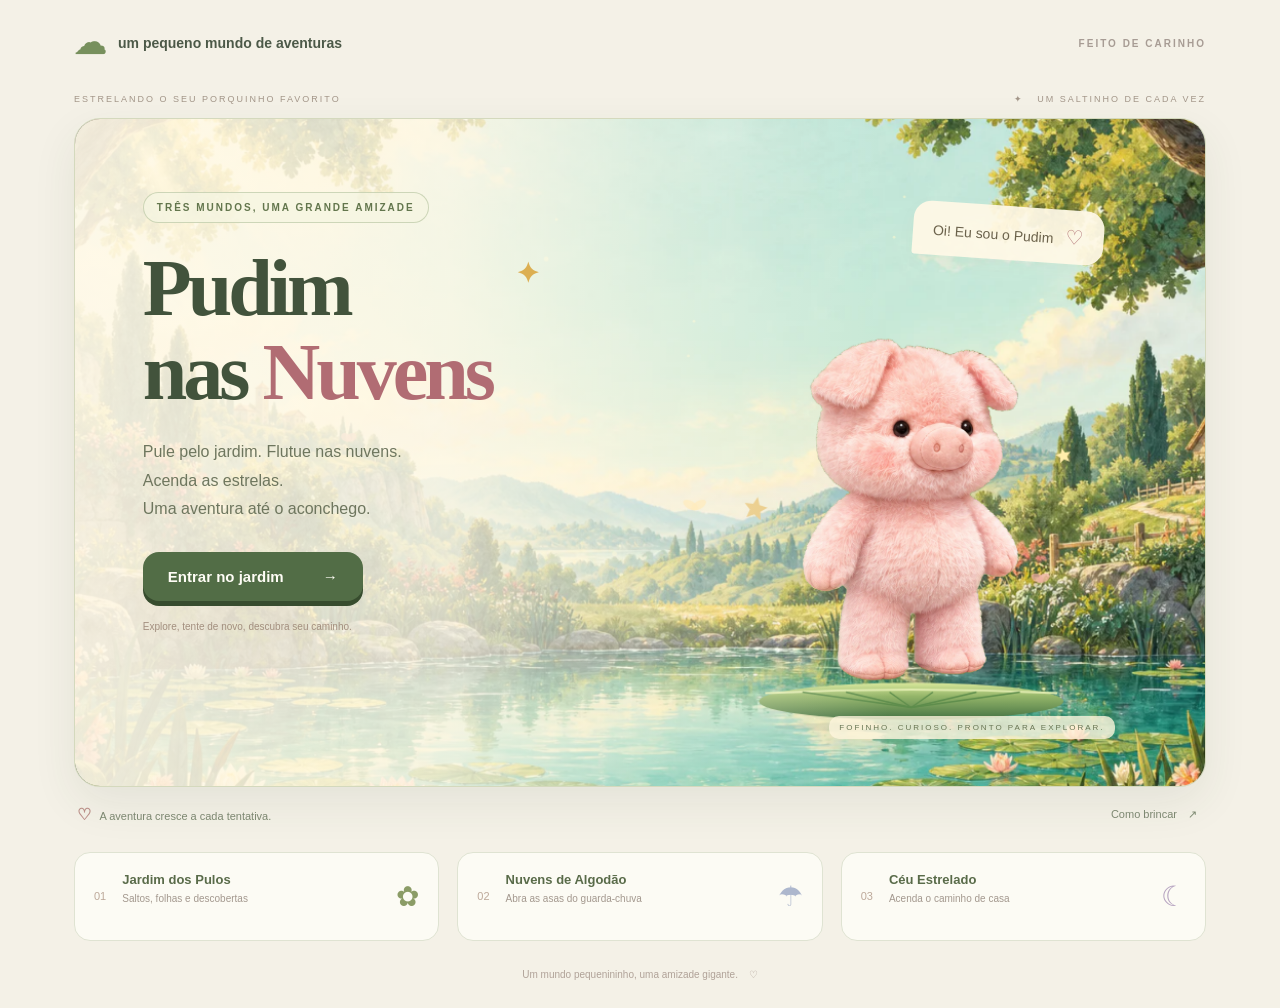
==== index.html @ 8e6e9aca "feat: salvar melhor resultado por mundo e mostrar nos cartões" ====
<!doctype html>
<html lang="pt-BR">
<head><meta charset="utf-8"><meta name="viewport" content="width=device-width,initial-scale=1,viewport-fit=cover"><meta name="theme-color" content="#faf5ed"><title>Pudim nas Nuvens</title><link rel="icon" type="image/x-icon" href="favicon.ico"><link rel="stylesheet" href="style.css"></head>
<body>
<header class="brand"><span class="brand-icon">☁</span> um pequeno mundo de aventuras <span class="edition">FEITO DE CARINHO</span></header>
<main>
 <div class="topline"><span>ESTRELANDO O SEU PORQUINHO FAVORITO</span><span>✦ &nbsp; UM SALTINHO DE CADA VEZ</span></div>
 <div id="play-area"><section class="game" aria-label="Pudim nas Nuvens">
 <canvas id="world" width="1100" height="650" aria-label="Jogo de plataforma. Use as setas para andar e espaço para pular."></canvas>
 <div id="home" class="screen home">
   <div class="intro"><span class="tag">TRÊS MUNDOS, UMA GRANDE AMIZADE</span><h1>Pudim<br>nas <em>Nuvens</em><span class="title-star">✦</span></h1><p>Pule pelo jardim. Flutue nas nuvens.<br>Acenda as estrelas.<br>Uma aventura até o aconchego.</p><button id="start" class="primary">Entrar no jardim <span>→</span></button><div class="home-hint">Explore, tente de novo, descubra seu caminho.</div></div>
   <div class="hello">Oi! Eu sou o Pudim <span>♡</span></div><span class="hero-caption">FOFINHO. CURIOSO. PRONTO PARA EXPLORAR.</span>
 </div>
 <div id="hud" hidden><div class="level-label"><small id="level-number">MUNDO 01 / 03</small><strong id="level-name"></strong></div><div class="hud-right"><span id="counter" aria-label="Estrelas coletadas">★ 0 / 5</span><span id="bow-status" title="Lacinho escondido">♧</span><button id="sound" aria-label="Ativar som" title="Ativar som">♫</button><button id="fullscreen" aria-label="Tela cheia" title="Tela cheia">⛶</button><button id="pause" aria-label="Pausar" title="Pausar">Ⅱ</button></div><div id="mechanic"></div><div id="progress"><i></i></div></div>
 <div id="modal" class="screen modal" role="dialog" aria-modal="true" aria-labelledby="modal-title" hidden><div class="modal-card"><span id="modal-icon">☁</span><p class="tag" id="modal-tag"></p><h2 id="modal-title"></h2><p id="modal-copy"></p><button class="primary" id="continue"></button><button class="secondary" id="replay" hidden>Explorar esta fase outra vez</button><button class="secondary" id="home-button">Voltar ao início</button></div></div>
 <div id="toast" role="status"></div>
 </section>
 <div id="touch" hidden><div><button data-key="left" aria-label="Andar para a esquerda">←</button><button data-key="right" aria-label="Andar para a direita">→</button></div><span class="touch-tip" id="touch-tip">TOQUE: SALTO CURTO<br>SEGURE: SALTO ALTO</span><button data-key="jump" class="jump">Pular ↑</button></div>
 </div>
 <div class="under"><span><b>♡</b> A aventura cresce a cada tentativa.</span><button id="help">Como brincar <span>↗</span></button></div>
 <div class="worlds" id="worlds" aria-label="Escolha uma aventura">
 <button id="world-garden"><span class="world-num">01</span><span><strong>Jardim dos Pulos</strong><small>Saltos, folhas e descobertas</small><em class="world-stars" id="stars-0"></em></span><span class="world-art">✿</span></button>
 <button id="world-sky"><span class="world-num">02</span><span><strong>Nuvens de Algodão</strong><small>Abra as asas do guarda-chuva</small><em class="world-stars" id="stars-1"></em></span><span class="world-art">☂</span></button>
 <button id="world-night"><span class="world-num">03</span><span><strong>Céu Estrelado</strong><small>Acenda o caminho de casa</small><em class="world-stars" id="stars-2"></em></span><span class="world-art">☾</span></button>
 </div>
 <footer>Um mundo pequenininho, uma amizade gigante. <span>♡</span></footer>
</main>
<script src="assets.js"></script><script src="renderer.js"></script><script src="worlds.js"></script><script src="engine.js"></script><script src="music.js"></script><script src="game.js"></script>
</body></html>
---- style.css ----
*{box-sizing:border-box} [hidden]{display:none!important} :root{font-family:ui-rounded,'Trebuchet MS',sans-serif;color:#5a514e;background:#faf7f1} body{margin:0}button{font:inherit;cursor:pointer;border:0;color:inherit}button:focus-visible{outline:3px solid #746db5;outline-offset:5px}.brand{max-width:1180px;margin:24px auto 32px;display:flex;align-items:center;gap:12px;font-size:14px;font-weight:700;padding:0 24px}.brand-icon{font-size:32px;color:#c59683}.edition{margin-left:auto;font-size:10px;letter-spacing:2px;color:#a79c94}main{max-width:1180px;margin:auto;padding:0 24px}.topline{display:flex;justify-content:space-between;font-size:9px;letter-spacing:2px;color:#a39689;margin-bottom:14px}.game{position:relative;overflow:hidden;border-radius:26px;border:1px solid #e9e2d6;box-shadow:0 14px 40px #887e6610;aspect-ratio:1100/650;background:#e8eee4}canvas{display:block;width:100%;height:100%}.screen{position:absolute;inset:0}.intro{position:absolute;left:6.5%;top:12%}.tag{font-size:10px;font-weight:800;letter-spacing:2px;color:#907568}.home .tag{display:inline-block;background:#fff9e8aa;border:1px solid #d9cbb89c;border-radius:30px;padding:9px 13px}h1{position:relative;font-size:clamp(42px,6.5vw,80px);font-weight:900;line-height:1.05;letter-spacing:-4px;margin:23px 0 19px;color:#635147}h1 em{font-style:normal;color:#b47477}.title-star{position:absolute;font-size:28px;color:#dcaf52;top:12px;right:-43px}.intro p{font-size:15px;line-height:1.8;color:#87786c;margin:0 0 28px}.primary{background:#a8686b;color:#fffdf6;border-radius:16px;padding:16px 25px;box-shadow:0 5px 0 #855356;font-size:15px;font-weight:700;transition:transform .15s,background .15s}.primary:hover{background:#965c60;transform:translateY(-2px)}.primary span{margin-left:35px}.home-hint{font-size:10px;margin-top:20px;color:#a28e7e}.hello{position:absolute;right:10%;top:16%;background:#fffef4;padding:15px 20px;border-radius:18px 18px 18px 3px;transform:rotate(4deg);font-size:14px;box-shadow:0 6px 20px #70553908}.hello span{color:#b4797b;font-size:20px;margin-left:8px}.hero-caption{position:absolute;right:12%;bottom:13%;font-size:9px;letter-spacing:2px;color:#a08e77}.under{display:flex;justify-content:space-between;align-items:center;margin:18px 3px 28px;font-size:11px;color:#94867d}.under b{color:#bc8e88;margin-right:6px;font-size:16px}.under button{background:none;font-size:11px}.under button span{margin-left:8px}.worlds{display:grid;grid-template-columns:repeat(3,1fr);gap:18px}.worlds>button{display:flex;align-items:center;gap:16px;padding:19px;border:1px solid #e9e2d9;border-radius:16px;background:#fffdf8}.world-num{font-size:11px;color:#bda99a}.worlds strong{display:block;font-size:13px;font-weight:600}.worlds small{display:block;margin-top:6px;font-size:10px;color:#a3988e}.world-stars{display:block;margin-top:6px;font-size:11px;letter-spacing:2px;color:#c9a35a;font-style:normal;min-height:1em}.world-art{margin-left:auto;font-size:28px;color:#a5b395}.worlds>button:nth-child(2) .world-art{color:#adb7cd}.worlds>button:nth-child(3) .world-art{color:#b6a3c0}footer{text-align:center;font-size:10px;color:#b0a298;margin:28px 0}footer span{margin-left:8px}#hud{position:absolute;top:20px;left:24px;right:24px;display:flex;justify-content:space-between;align-items:start}.level-label{background:#fffcf0ed;border-radius:15px;padding:13px 18px}.level-label small{display:block;font-size:9px;letter-spacing:2px;color:#a3907e}.level-label strong{display:block;font-size:16px;margin-top:5px}.hud-right{display:flex;align-items:center;gap:8px}.hud-right>span,.hud-right>button{background:#fffcf0ee;border-radius:13px;padding:12px;font-size:18px;min-width:42px}.hud-right #counter{color:#b58a3c;font-size:16px;font-weight:bold}.hud-right #bow-status{opacity:.55;color:#b87580}.hud-right #bow-status.found{opacity:1;background:#ffe0e5}#progress{position:absolute;top:72px;left:0;right:0;height:3px;background:#ffffff30}#progress i{display:block;height:100%;background:#bb9280;width:0}.modal{background:#51474745;display:grid;place-items:center;backdrop-filter:blur(6px)}.modal-card{max-height:calc(100% - 20px);overflow:auto;min-height:0;text-align:center;background:#fffaf0;border:1px solid #ffffff;border-radius:28px;padding:32px;max-width:450px;width:85%;box-shadow:0 20px 80px #302b3620}#modal-icon{font-size:42px;color:#d6ad5b}h2{font-size:30px;letter-spacing:-1px;margin:14px 0;color:#705b52}#modal-copy{font-size:14px;line-height:1.8;color:#968171;white-space:pre-line}.modal-card .primary{display:block;width:100%;margin-top:20px}.secondary{display:block;margin:20px auto 0;background:none;font-size:12px;text-decoration:underline;text-underline-offset:4px}#toast{position:absolute;left:50%;bottom:25px;transform:translateX(-50%);border-radius:30px;background:#fffaf0ed;padding:12px 20px;font-size:13px;opacity:0;transition:opacity .2s;pointer-events:none;white-space:nowrap}#toast.show{opacity:1}#touch{display:flex;justify-content:space-between;margin:14px 0;touch-action:none;user-select:none}#touch>div{display:flex;gap:12px}#touch button{background:#eee5db;border:1px solid #dfd1c3;border-radius:17px;min-width:68px;height:60px;font-size:26px;touch-action:none;-webkit-user-select:none}#touch .jump{background:#a8686b;color:white;padding:0 26px;font-size:18px}#touch button:active{transform:translateY(2px)}
@media(max-width:700px){.brand{margin:15px auto 20px;font-size:11px;padding:0 14px}.edition{display:none}main{padding:0 12px}.topline{font-size:7px;letter-spacing:1px}.topline span:last-child{display:none}.game{border-radius:18px;aspect-ratio:4/5}.home .intro{left:8%;top:7%;z-index:1}h1{font-size:48px;letter-spacing:-2.5px;margin:14px 0}.home .tag{font-size:7px;padding:7px 10px}.intro p{font-size:12px;line-height:1.6;margin-bottom:18px}.primary{padding:13px 20px;font-size:13px}.home-hint{font-size:8px;margin-top:13px}.hello{top:auto;bottom:39%;right:7%;font-size:10px;padding:9px 12px}.hero-caption{display:none}.under{font-size:9px;gap:12px;margin-bottom:20px}.under button{font-size:10px;white-space:nowrap}.worlds{gap:7px}.worlds>button{padding:12px 8px;display:block;text-align:center}.world-num{display:none}.worlds strong{font-size:10px}.worlds small{font-size:8px;line-height:1.5}.world-art{display:block;margin-top:10px;font-size:23px}#hud{left:10px;right:10px;top:12px}.level-label{padding:9px 10px}.level-label strong{font-size:11px}.level-label small{font-size:7px}.hud-right{gap:4px}.hud-right>span,.hud-right>button{padding:8px;min-width:30px;font-size:14px}.hud-right #counter{font-size:12px}#bow-status{display:none}#progress{top:57px}.modal-card{padding:22px}h2{font-size:25px}#modal-copy{font-size:12px}#toast{font-size:10px;max-width:95%;white-space:normal;text-align:center;width:max-content}footer{font-size:9px}}
@media(max-height:550px) and (orientation:landscape){.brand,.topline,.worlds,.under,footer{display:none}main{max-width:850px}.game{height:calc(100dvh - 85px);aspect-ratio:auto}#touch{margin:6px 0}#touch button{height:60px}.intro{top:5%}h1{font-size:40px;margin:12px 0}.intro p{font-size:11px;margin-bottom:12px}.home-hint{display:none}}
/* Second edition: storybook garden and an unobstructed play area. */
:root{background:#f4f1e7;color:#4c5948}.brand-icon{color:#77905d}.game{border-color:#d4d9bd;box-shadow:0 16px 45px #35442c15}.home:before{content:"";position:absolute;inset:0;background:linear-gradient(90deg,#fff9e9e8 0%,#fff9e9c9 33%,#fff9e94a 57%,transparent 72%)}.intro{top:11%;left:6%}.home .tag{color:#63764d;background:#f5f5e2cc;border-color:#a7b99085}h1{color:#42533c;font-family:Georgia,'Times New Roman',serif;font-weight:700;letter-spacing:-4px;line-height:1.04;margin:24px 0}h1 em{color:#b16c73}.intro p{color:#6e765e;font-size:16px}.primary{background:#526d46;box-shadow:0 5px 0 #374c2e}.primary:hover{background:#425e37}.primary:disabled{cursor:wait;opacity:.65}.hello{background:#fff9e7ee;right:9%;top:13%;color:#6b624b}.hero-caption{bottom:7%;right:8%;background:#fff7dfc9;padding:7px 10px;border-radius:10px;color:#687553;font-size:8px}.level-label{background:#fff9e8ed;box-shadow:0 4px 15px #3046210f}.level-label small{color:#788465}.level-label strong{color:#4c6442}.hud-right>button{font-size:16px}.hud-right .enabled{background:#e3cfa7}.hud-right #bow-status{font-size:17px}.hud-right #fullscreen{font-size:20px}.modal-card{background:#fff9e9}.modal-card h2{color:#4e6740}.modal-card .tag{color:#8d986b}#progress{background:#f5efd1a6;height:5px;border-radius:8px}#progress i{background:#698452;border-radius:8px}#touch{margin:12px 0 0}#touch .jump{background:#526d46}#touch button{background:#e4e6d4;border-color:#cdd5b7;color:#4d633f;box-shadow:0 3px 0 #b4bfa2}#touch .jump{color:#fffbe8;box-shadow:0 3px 0 #344d2c}.touch-tip{align-self:center;text-align:center;font-size:8px;line-height:1.7;letter-spacing:1.5px;color:#89917a}.playing .worlds,.playing footer{display:none}.playing .under{margin-bottom:15px}.worlds>button{background:#fcfbf4;border-color:#dfe3d2}.worlds strong{color:#596b49}.world-art{color:#8b9c66}.under{color:#7e8972}.under button:disabled{opacity:.4}#toast{background:#fffbeaef;color:#5a6848;box-shadow:0 3px 18px #263e2418;bottom:17px}#play-area:fullscreen{background:#263b2e;display:flex;flex-direction:column;justify-content:center;padding:12px}#play-area:fullscreen .game{width:100%;flex:1;min-height:0;aspect-ratio:auto}#play-area:fullscreen #touch{flex-shrink:0}#play-area:fullscreen .touch-tip{color:#d4dabc}
@media(max-width:700px){.home:before{background:linear-gradient(180deg,#fff9e9ee 0%,#fff9e9bd 38%,#fff9e92a 65%,transparent 100%)}.intro{left:7%;top:7%}h1{font-size:48px;letter-spacing:-2.4px;margin:16px 0}.intro p{font-size:12px;line-height:1.6}.hello{bottom:37%;top:auto;right:5%;font-size:9px}.hud-right #bow-status{display:block;font-size:12px;padding:8px 4px;min-width:20px}.hud-right #fullscreen{display:none}.level-label strong{font-size:10px}.level-label small{font-size:6.5px;letter-spacing:1px}.hud-right #counter{padding:9px 7px;font-size:11px}.touch-tip{font-size:6px;letter-spacing:.7px}#touch button{min-width:58px;height:60px}#touch>div{gap:9px}#touch .jump{padding:0 18px}.worlds>button{padding:13px 6px}.worlds small{font-size:8px}}
@media(max-height:550px) and (orientation:landscape){#play-area{height:100dvh;padding:5px 0;display:flex;flex-direction:column}.game{flex:1;height:auto;min-height:0}#touch{flex-shrink:0;margin:7px 0 3px}#touch button{height:54px}.home .intro{top:6%;left:5%}.home .tag{font-size:7px;padding:5px 9px}h1{font-size:40px;margin:10px 0}.intro p{font-size:11px;line-height:1.4;margin-bottom:12px}.home .primary{padding:10px 20px}.hello{top:8%;bottom:auto;right:8%;font-size:10px}.hero-caption{display:none}.hud-right #fullscreen{display:inline-block}.level-label strong{font-size:12px}.level-label small{font-size:7px}#hud{top:10px}.level-label{padding:9px 12px}#progress{top:56px}}

@media(max-width:700px) and (orientation:portrait){.home .hello,.home-hint{display:none}}

.worlds>button{text-align:left;transition:transform .15s,box-shadow .15s}.worlds>button:hover{transform:translateY(-3px);box-shadow:0 7px 22px #536a4420}
#mechanic{position:absolute;top:88px;left:0;padding:8px 12px;border-radius:12px;background:#fff9e8e8;color:#78608d;font-size:11px;pointer-events:none}#mechanic:empty{display:none}
body[data-world="2"] .level-label strong{color:#786095}body[data-world="3"] .level-label strong{color:#595d91}
@media(max-width:700px){.worlds>button{text-align:center}#mechanic{top:65px;font-size:9px;max-width:95%}.home .tag{font-size:6px;letter-spacing:1px}}
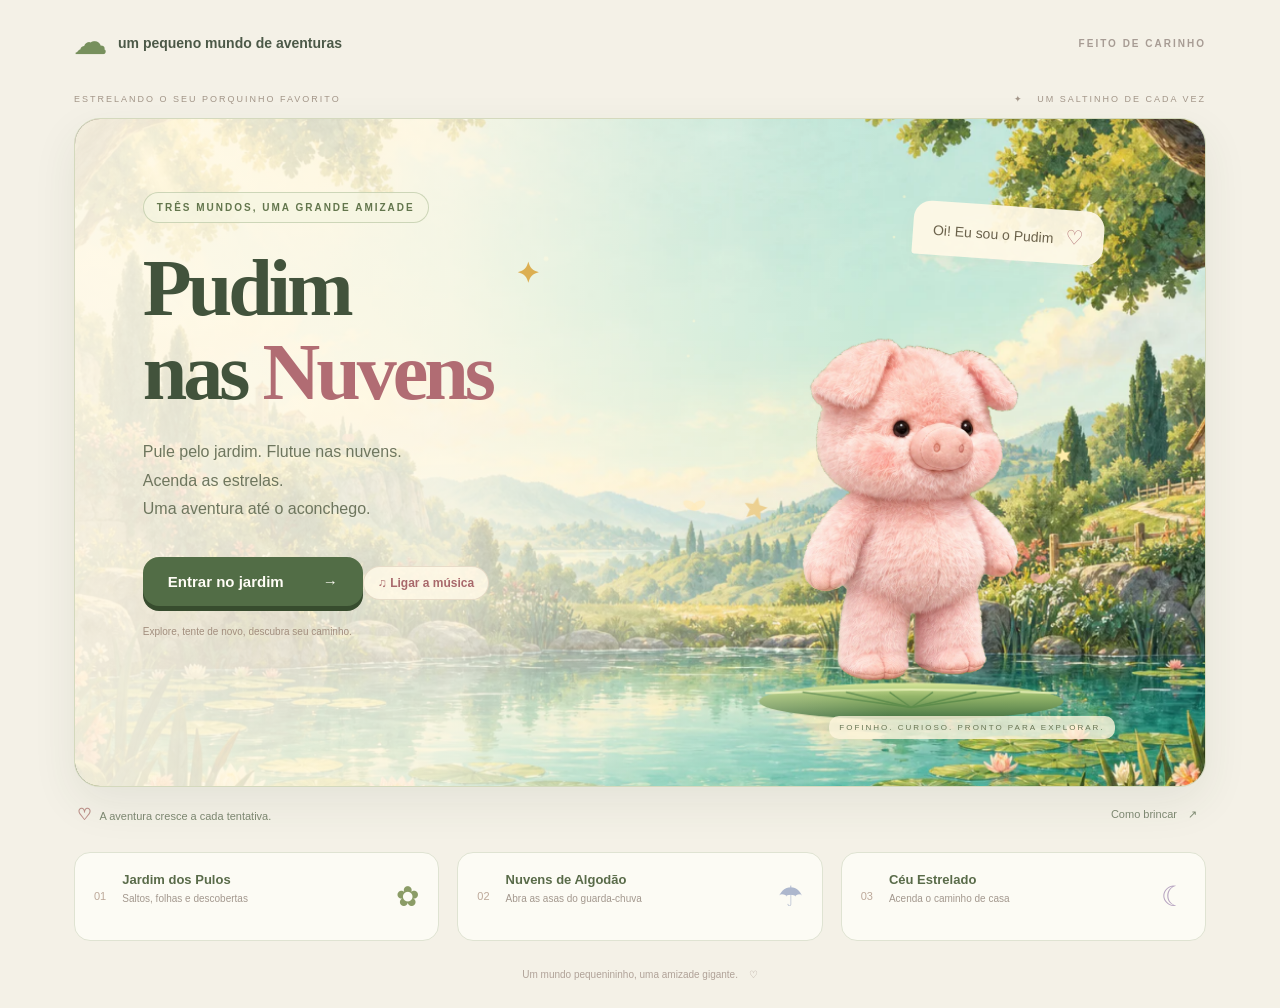
==== commit 724de5ee: "feat: botão de música na tela inicial e preferência de som lembrada" ====
--- a/index.html
+++ b/index.html
@@ -8,7 +8,7 @@
  <div id="play-area"><section class="game" aria-label="Pudim nas Nuvens">
  <canvas id="world" width="1100" height="650" aria-label="Jogo de plataforma. Use as setas para andar e espaço para pular."></canvas>
  <div id="home" class="screen home">
-   <div class="intro"><span class="tag">TRÊS MUNDOS, UMA GRANDE AMIZADE</span><h1>Pudim<br>nas <em>Nuvens</em><span class="title-star">✦</span></h1><p>Pule pelo jardim. Flutue nas nuvens.<br>Acenda as estrelas.<br>Uma aventura até o aconchego.</p><button id="start" class="primary">Entrar no jardim <span>→</span></button><div class="home-hint">Explore, tente de novo, descubra seu caminho.</div></div>
+   <div class="intro"><span class="tag">TRÊS MUNDOS, UMA GRANDE AMIZADE</span><h1>Pudim<br>nas <em>Nuvens</em><span class="title-star">✦</span></h1><p>Pule pelo jardim. Flutue nas nuvens.<br>Acenda as estrelas.<br>Uma aventura até o aconchego.</p><button id="start" class="primary">Entrar no jardim <span>→</span></button><button id="sound-home" class="secondary sound-home">♫ Ligar a música</button><div class="home-hint">Explore, tente de novo, descubra seu caminho.</div></div>
    <div class="hello">Oi! Eu sou o Pudim <span>♡</span></div><span class="hero-caption">FOFINHO. CURIOSO. PRONTO PARA EXPLORAR.</span>
  </div>
  <div id="hud" hidden><div class="level-label"><small id="level-number">MUNDO 01 / 03</small><strong id="level-name"></strong></div><div class="hud-right"><span id="counter" aria-label="Estrelas coletadas">★ 0 / 5</span><span id="bow-status" title="Lacinho escondido">♧</span><button id="sound" aria-label="Ativar som" title="Ativar som">♫</button><button id="fullscreen" aria-label="Tela cheia" title="Tela cheia">⛶</button><button id="pause" aria-label="Pausar" title="Pausar">Ⅱ</button></div><div id="mechanic"></div><div id="progress"><i></i></div></div>
--- a/style.css
+++ b/style.css
@@ -1,4 +1,4 @@
-*{box-sizing:border-box} [hidden]{display:none!important} :root{font-family:ui-rounded,'Trebuchet MS',sans-serif;color:#5a514e;background:#faf7f1} body{margin:0}button{font:inherit;cursor:pointer;border:0;color:inherit}button:focus-visible{outline:3px solid #746db5;outline-offset:5px}.brand{max-width:1180px;margin:24px auto 32px;display:flex;align-items:center;gap:12px;font-size:14px;font-weight:700;padding:0 24px}.brand-icon{font-size:32px;color:#c59683}.edition{margin-left:auto;font-size:10px;letter-spacing:2px;color:#a79c94}main{max-width:1180px;margin:auto;padding:0 24px}.topline{display:flex;justify-content:space-between;font-size:9px;letter-spacing:2px;color:#a39689;margin-bottom:14px}.game{position:relative;overflow:hidden;border-radius:26px;border:1px solid #e9e2d6;box-shadow:0 14px 40px #887e6610;aspect-ratio:1100/650;background:#e8eee4}canvas{display:block;width:100%;height:100%}.screen{position:absolute;inset:0}.intro{position:absolute;left:6.5%;top:12%}.tag{font-size:10px;font-weight:800;letter-spacing:2px;color:#907568}.home .tag{display:inline-block;background:#fff9e8aa;border:1px solid #d9cbb89c;border-radius:30px;padding:9px 13px}h1{position:relative;font-size:clamp(42px,6.5vw,80px);font-weight:900;line-height:1.05;letter-spacing:-4px;margin:23px 0 19px;color:#635147}h1 em{font-style:normal;color:#b47477}.title-star{position:absolute;font-size:28px;color:#dcaf52;top:12px;right:-43px}.intro p{font-size:15px;line-height:1.8;color:#87786c;margin:0 0 28px}.primary{background:#a8686b;color:#fffdf6;border-radius:16px;padding:16px 25px;box-shadow:0 5px 0 #855356;font-size:15px;font-weight:700;transition:transform .15s,background .15s}.primary:hover{background:#965c60;transform:translateY(-2px)}.primary span{margin-left:35px}.home-hint{font-size:10px;margin-top:20px;color:#a28e7e}.hello{position:absolute;right:10%;top:16%;background:#fffef4;padding:15px 20px;border-radius:18px 18px 18px 3px;transform:rotate(4deg);font-size:14px;box-shadow:0 6px 20px #70553908}.hello span{color:#b4797b;font-size:20px;margin-left:8px}.hero-caption{position:absolute;right:12%;bottom:13%;font-size:9px;letter-spacing:2px;color:#a08e77}.under{display:flex;justify-content:space-between;align-items:center;margin:18px 3px 28px;font-size:11px;color:#94867d}.under b{color:#bc8e88;margin-right:6px;font-size:16px}.under button{background:none;font-size:11px}.under button span{margin-left:8px}.worlds{display:grid;grid-template-columns:repeat(3,1fr);gap:18px}.worlds>button{display:flex;align-items:center;gap:16px;padding:19px;border:1px solid #e9e2d9;border-radius:16px;background:#fffdf8}.world-num{font-size:11px;color:#bda99a}.worlds strong{display:block;font-size:13px;font-weight:600}.worlds small{display:block;margin-top:6px;font-size:10px;color:#a3988e}.world-stars{display:block;margin-top:6px;font-size:11px;letter-spacing:2px;color:#c9a35a;font-style:normal;min-height:1em}.world-art{margin-left:auto;font-size:28px;color:#a5b395}.worlds>button:nth-child(2) .world-art{color:#adb7cd}.worlds>button:nth-child(3) .world-art{color:#b6a3c0}footer{text-align:center;font-size:10px;color:#b0a298;margin:28px 0}footer span{margin-left:8px}#hud{position:absolute;top:20px;left:24px;right:24px;display:flex;justify-content:space-between;align-items:start}.level-label{background:#fffcf0ed;border-radius:15px;padding:13px 18px}.level-label small{display:block;font-size:9px;letter-spacing:2px;color:#a3907e}.level-label strong{display:block;font-size:16px;margin-top:5px}.hud-right{display:flex;align-items:center;gap:8px}.hud-right>span,.hud-right>button{background:#fffcf0ee;border-radius:13px;padding:12px;font-size:18px;min-width:42px}.hud-right #counter{color:#b58a3c;font-size:16px;font-weight:bold}.hud-right #bow-status{opacity:.55;color:#b87580}.hud-right #bow-status.found{opacity:1;background:#ffe0e5}#progress{position:absolute;top:72px;left:0;right:0;height:3px;background:#ffffff30}#progress i{display:block;height:100%;background:#bb9280;width:0}.modal{background:#51474745;display:grid;place-items:center;backdrop-filter:blur(6px)}.modal-card{max-height:calc(100% - 20px);overflow:auto;min-height:0;text-align:center;background:#fffaf0;border:1px solid #ffffff;border-radius:28px;padding:32px;max-width:450px;width:85%;box-shadow:0 20px 80px #302b3620}#modal-icon{font-size:42px;color:#d6ad5b}h2{font-size:30px;letter-spacing:-1px;margin:14px 0;color:#705b52}#modal-copy{font-size:14px;line-height:1.8;color:#968171;white-space:pre-line}.modal-card .primary{display:block;width:100%;margin-top:20px}.secondary{display:block;margin:20px auto 0;background:none;font-size:12px;text-decoration:underline;text-underline-offset:4px}#toast{position:absolute;left:50%;bottom:25px;transform:translateX(-50%);border-radius:30px;background:#fffaf0ed;padding:12px 20px;font-size:13px;opacity:0;transition:opacity .2s;pointer-events:none;white-space:nowrap}#toast.show{opacity:1}#touch{display:flex;justify-content:space-between;margin:14px 0;touch-action:none;user-select:none}#touch>div{display:flex;gap:12px}#touch button{background:#eee5db;border:1px solid #dfd1c3;border-radius:17px;min-width:68px;height:60px;font-size:26px;touch-action:none;-webkit-user-select:none}#touch .jump{background:#a8686b;color:white;padding:0 26px;font-size:18px}#touch button:active{transform:translateY(2px)}
+*{box-sizing:border-box} [hidden]{display:none!important} :root{font-family:ui-rounded,'Trebuchet MS',sans-serif;color:#5a514e;background:#faf7f1} body{margin:0}button{font:inherit;cursor:pointer;border:0;color:inherit}button:focus-visible{outline:3px solid #746db5;outline-offset:5px}.brand{max-width:1180px;margin:24px auto 32px;display:flex;align-items:center;gap:12px;font-size:14px;font-weight:700;padding:0 24px}.brand-icon{font-size:32px;color:#c59683}.edition{margin-left:auto;font-size:10px;letter-spacing:2px;color:#a79c94}main{max-width:1180px;margin:auto;padding:0 24px}.topline{display:flex;justify-content:space-between;font-size:9px;letter-spacing:2px;color:#a39689;margin-bottom:14px}.game{position:relative;overflow:hidden;border-radius:26px;border:1px solid #e9e2d6;box-shadow:0 14px 40px #887e6610;aspect-ratio:1100/650;background:#e8eee4}canvas{display:block;width:100%;height:100%}.screen{position:absolute;inset:0}.intro{position:absolute;left:6.5%;top:12%}.tag{font-size:10px;font-weight:800;letter-spacing:2px;color:#907568}.home .tag{display:inline-block;background:#fff9e8aa;border:1px solid #d9cbb89c;border-radius:30px;padding:9px 13px}h1{position:relative;font-size:clamp(42px,6.5vw,80px);font-weight:900;line-height:1.05;letter-spacing:-4px;margin:23px 0 19px;color:#635147}h1 em{font-style:normal;color:#b47477}.title-star{position:absolute;font-size:28px;color:#dcaf52;top:12px;right:-43px}.intro p{font-size:15px;line-height:1.8;color:#87786c;margin:0 0 28px}.primary{background:#a8686b;color:#fffdf6;border-radius:16px;padding:16px 25px;box-shadow:0 5px 0 #855356;font-size:15px;font-weight:700;transition:transform .15s,background .15s}.primary:hover{background:#965c60;transform:translateY(-2px)}.primary span{margin-left:35px}.home-hint{font-size:10px;margin-top:20px;color:#a28e7e}.hello{position:absolute;right:10%;top:16%;background:#fffef4;padding:15px 20px;border-radius:18px 18px 18px 3px;transform:rotate(4deg);font-size:14px;box-shadow:0 6px 20px #70553908}.hello span{color:#b4797b;font-size:20px;margin-left:8px}.hero-caption{position:absolute;right:12%;bottom:13%;font-size:9px;letter-spacing:2px;color:#a08e77}.under{display:flex;justify-content:space-between;align-items:center;margin:18px 3px 28px;font-size:11px;color:#94867d}.under b{color:#bc8e88;margin-right:6px;font-size:16px}.under button{background:none;font-size:11px}.under button span{margin-left:8px}.worlds{display:grid;grid-template-columns:repeat(3,1fr);gap:18px}.worlds>button{display:flex;align-items:center;gap:16px;padding:19px;border:1px solid #e9e2d9;border-radius:16px;background:#fffdf8}.world-num{font-size:11px;color:#bda99a}.worlds strong{display:block;font-size:13px;font-weight:600}.worlds small{display:block;margin-top:6px;font-size:10px;color:#a3988e}.world-stars{display:block;margin-top:6px;font-size:11px;letter-spacing:2px;color:#c9a35a;font-style:normal;min-height:1em}.world-art{margin-left:auto;font-size:28px;color:#a5b395}.worlds>button:nth-child(2) .world-art{color:#adb7cd}.worlds>button:nth-child(3) .world-art{color:#b6a3c0}footer{text-align:center;font-size:10px;color:#b0a298;margin:28px 0}footer span{margin-left:8px}#hud{position:absolute;top:20px;left:24px;right:24px;display:flex;justify-content:space-between;align-items:start}.level-label{background:#fffcf0ed;border-radius:15px;padding:13px 18px}.level-label small{display:block;font-size:9px;letter-spacing:2px;color:#a3907e}.level-label strong{display:block;font-size:16px;margin-top:5px}.hud-right{display:flex;align-items:center;gap:8px}.hud-right>span,.hud-right>button{background:#fffcf0ee;border-radius:13px;padding:12px;font-size:18px;min-width:42px}.hud-right #counter{color:#b58a3c;font-size:16px;font-weight:bold}.hud-right #bow-status{opacity:.55;color:#b87580}.hud-right #bow-status.found{opacity:1;background:#ffe0e5}#progress{position:absolute;top:72px;left:0;right:0;height:3px;background:#ffffff30}#progress i{display:block;height:100%;background:#bb9280;width:0}.modal{background:#51474745;display:grid;place-items:center;backdrop-filter:blur(6px)}.modal-card{max-height:calc(100% - 20px);overflow:auto;min-height:0;text-align:center;background:#fffaf0;border:1px solid #ffffff;border-radius:28px;padding:32px;max-width:450px;width:85%;box-shadow:0 20px 80px #302b3620}#modal-icon{font-size:42px;color:#d6ad5b}h2{font-size:30px;letter-spacing:-1px;margin:14px 0;color:#705b52}#modal-copy{font-size:14px;line-height:1.8;color:#968171;white-space:pre-line}.modal-card .primary{display:block;width:100%;margin-top:20px}.secondary{display:block;margin:20px auto 0;background:none;font-size:12px;text-decoration:underline;text-underline-offset:4px}.sound-home{display:inline-block;margin:14px 0 0;padding:9px 14px;border-radius:30px;background:#fff9e8d9;border:1px solid #d9cbb89c;color:#a8686b;font-weight:600;text-decoration:none}.sound-home.enabled{color:#4e6740}#toast{position:absolute;left:50%;bottom:25px;transform:translateX(-50%);border-radius:30px;background:#fffaf0ed;padding:12px 20px;font-size:13px;opacity:0;transition:opacity .2s;pointer-events:none;white-space:nowrap}#toast.show{opacity:1}#touch{display:flex;justify-content:space-between;margin:14px 0;touch-action:none;user-select:none}#touch>div{display:flex;gap:12px}#touch button{background:#eee5db;border:1px solid #dfd1c3;border-radius:17px;min-width:68px;height:60px;font-size:26px;touch-action:none;-webkit-user-select:none}#touch .jump{background:#a8686b;color:white;padding:0 26px;font-size:18px}#touch button:active{transform:translateY(2px)}
 @media(max-width:700px){.brand{margin:15px auto 20px;font-size:11px;padding:0 14px}.edition{display:none}main{padding:0 12px}.topline{font-size:7px;letter-spacing:1px}.topline span:last-child{display:none}.game{border-radius:18px;aspect-ratio:4/5}.home .intro{left:8%;top:7%;z-index:1}h1{font-size:48px;letter-spacing:-2.5px;margin:14px 0}.home .tag{font-size:7px;padding:7px 10px}.intro p{font-size:12px;line-height:1.6;margin-bottom:18px}.primary{padding:13px 20px;font-size:13px}.home-hint{font-size:8px;margin-top:13px}.hello{top:auto;bottom:39%;right:7%;font-size:10px;padding:9px 12px}.hero-caption{display:none}.under{font-size:9px;gap:12px;margin-bottom:20px}.under button{font-size:10px;white-space:nowrap}.worlds{gap:7px}.worlds>button{padding:12px 8px;display:block;text-align:center}.world-num{display:none}.worlds strong{font-size:10px}.worlds small{font-size:8px;line-height:1.5}.world-art{display:block;margin-top:10px;font-size:23px}#hud{left:10px;right:10px;top:12px}.level-label{padding:9px 10px}.level-label strong{font-size:11px}.level-label small{font-size:7px}.hud-right{gap:4px}.hud-right>span,.hud-right>button{padding:8px;min-width:30px;font-size:14px}.hud-right #counter{font-size:12px}#bow-status{display:none}#progress{top:57px}.modal-card{padding:22px}h2{font-size:25px}#modal-copy{font-size:12px}#toast{font-size:10px;max-width:95%;white-space:normal;text-align:center;width:max-content}footer{font-size:9px}}
 @media(max-height:550px) and (orientation:landscape){.brand,.topline,.worlds,.under,footer{display:none}main{max-width:850px}.game{height:calc(100dvh - 85px);aspect-ratio:auto}#touch{margin:6px 0}#touch button{height:60px}.intro{top:5%}h1{font-size:40px;margin:12px 0}.intro p{font-size:11px;margin-bottom:12px}.home-hint{display:none}}
 /* Second edition: storybook garden and an unobstructed play area. */
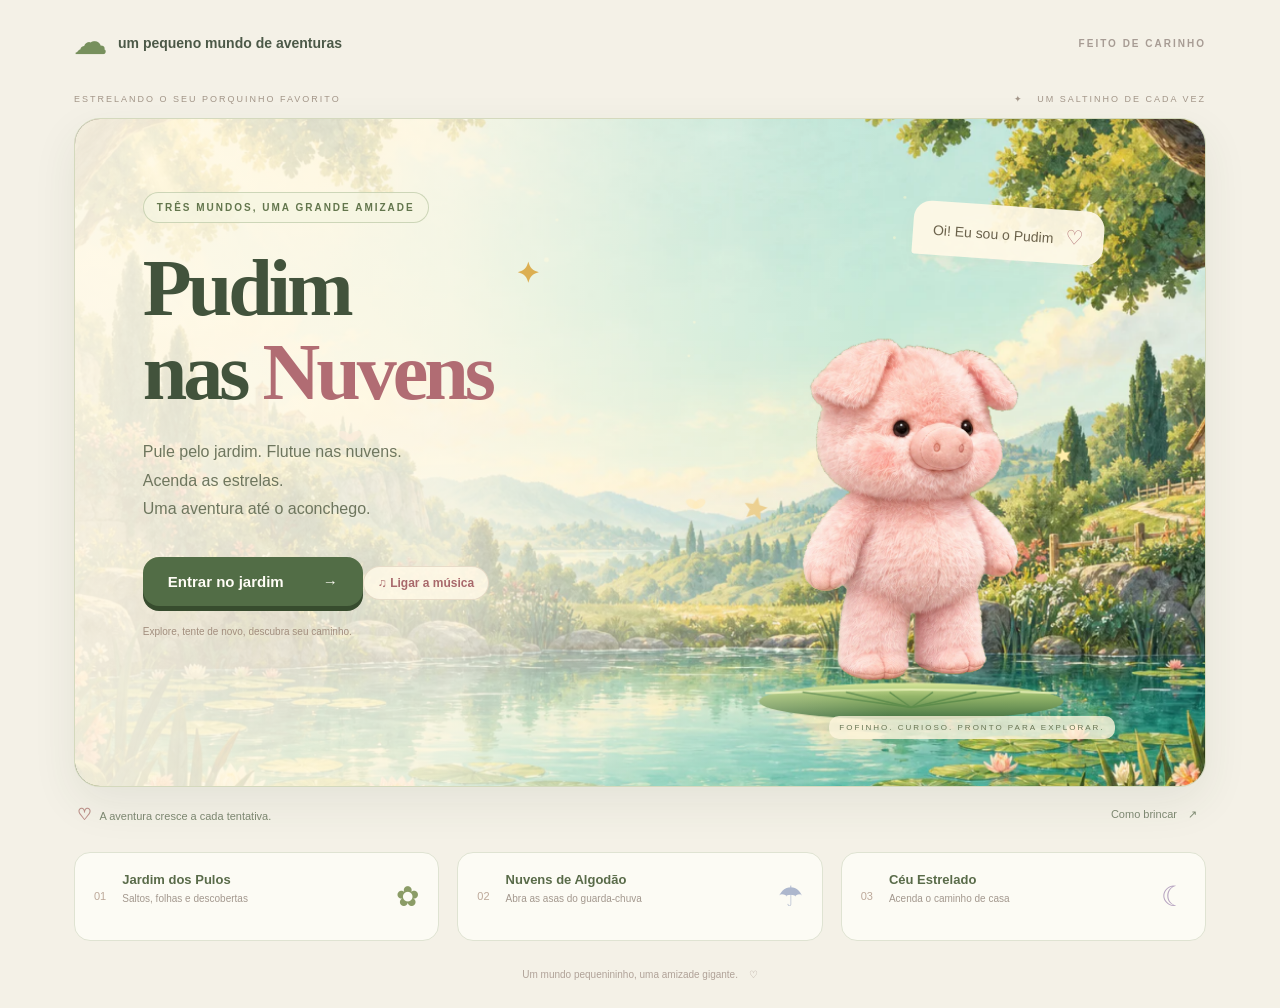
==== commit ee61dca4: "feat: substituir lacinho por touquinha de dormir" ====
--- a/index.html
+++ b/index.html
@@ -11,7 +11,7 @@
    <div class="intro"><span class="tag">TRÊS MUNDOS, UMA GRANDE AMIZADE</span><h1>Pudim<br>nas <em>Nuvens</em><span class="title-star">✦</span></h1><p>Pule pelo jardim. Flutue nas nuvens.<br>Acenda as estrelas.<br>Uma aventura até o aconchego.</p><button id="start" class="primary">Entrar no jardim <span>→</span></button><button id="sound-home" class="secondary sound-home">♫ Ligar a música</button><div class="home-hint">Explore, tente de novo, descubra seu caminho.</div></div>
    <div class="hello">Oi! Eu sou o Pudim <span>♡</span></div><span class="hero-caption">FOFINHO. CURIOSO. PRONTO PARA EXPLORAR.</span>
  </div>
- <div id="hud" hidden><div class="level-label"><small id="level-number">MUNDO 01 / 03</small><strong id="level-name"></strong></div><div class="hud-right"><span id="counter" aria-label="Estrelas coletadas">★ 0 / 5</span><span id="bow-status" title="Lacinho escondido">♧</span><button id="sound" aria-label="Ativar som" title="Ativar som">♫</button><button id="fullscreen" aria-label="Tela cheia" title="Tela cheia">⛶</button><button id="pause" aria-label="Pausar" title="Pausar">Ⅱ</button></div><div id="mechanic"></div><div id="progress"><i></i></div></div>
+ <div id="hud" hidden><div class="level-label"><small id="level-number">MUNDO 01 / 03</small><strong id="level-name"></strong></div><div class="hud-right"><span id="counter" aria-label="Estrelas coletadas">★ 0 / 5</span><span id="bow-status" title="Touquinha escondida" aria-label="Touquinha escondida"><img src="assets/touquinha.svg" alt="" width="28" height="24"></span><button id="sound" aria-label="Ativar som" title="Ativar som">♫</button><button id="fullscreen" aria-label="Tela cheia" title="Tela cheia">⛶</button><button id="pause" aria-label="Pausar" title="Pausar">Ⅱ</button></div><div id="mechanic"></div><div id="progress"><i></i></div></div>
  <div id="modal" class="screen modal" role="dialog" aria-modal="true" aria-labelledby="modal-title" hidden><div class="modal-card"><span id="modal-icon">☁</span><p class="tag" id="modal-tag"></p><h2 id="modal-title"></h2><p id="modal-copy"></p><button class="primary" id="continue"></button><button class="secondary" id="replay" hidden>Explorar esta fase outra vez</button><button class="secondary" id="home-button">Voltar ao início</button></div></div>
  <div id="toast" role="status"></div>
  </section>
--- a/style.css
+++ b/style.css
@@ -12,3 +12,5 @@
 #mechanic{position:absolute;top:88px;left:0;padding:8px 12px;border-radius:12px;background:#fff9e8e8;color:#78608d;font-size:11px;pointer-events:none}#mechanic:empty{display:none}
 body[data-world="2"] .level-label strong{color:#786095}body[data-world="3"] .level-label strong{color:#595d91}
 @media(max-width:700px){.worlds>button{text-align:center}#mechanic{top:65px;font-size:9px;max-width:95%}.home .tag{font-size:6px;letter-spacing:1px}}
+
+#bow-status img{display:block;object-fit:contain;opacity:.4;filter:grayscale(.5)}#bow-status.found img{opacity:1;filter:none}
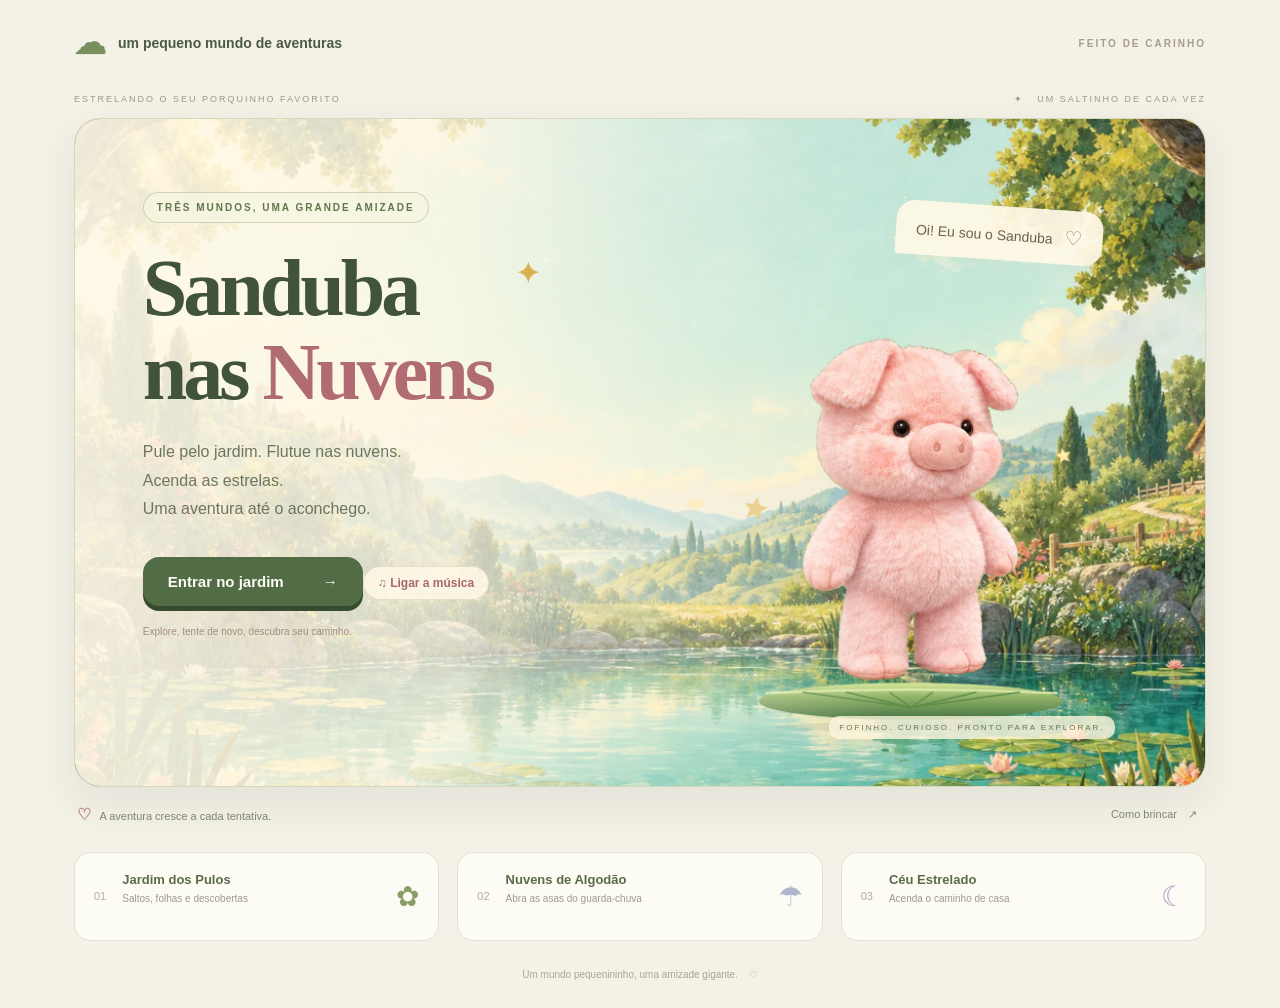
==== commit ad2bc32c: "feat: renomear o porquinho para Sanduba" ====
--- a/index.html
+++ b/index.html
@@ -1,15 +1,15 @@
 <!doctype html>
 <html lang="pt-BR">
-<head><meta charset="utf-8"><meta name="viewport" content="width=device-width,initial-scale=1,viewport-fit=cover"><meta name="theme-color" content="#faf5ed"><title>Pudim nas Nuvens</title><link rel="icon" type="image/x-icon" href="favicon.ico"><link rel="stylesheet" href="style.css"></head>
+<head><meta charset="utf-8"><meta name="viewport" content="width=device-width,initial-scale=1,viewport-fit=cover"><meta name="theme-color" content="#faf5ed"><title>Sanduba nas Nuvens</title><link rel="icon" type="image/x-icon" href="favicon.ico"><link rel="stylesheet" href="style.css"></head>
 <body>
 <header class="brand"><span class="brand-icon">☁</span> um pequeno mundo de aventuras <span class="edition">FEITO DE CARINHO</span></header>
 <main>
  <div class="topline"><span>ESTRELANDO O SEU PORQUINHO FAVORITO</span><span>✦ &nbsp; UM SALTINHO DE CADA VEZ</span></div>
- <div id="play-area"><section class="game" aria-label="Pudim nas Nuvens">
+ <div id="play-area"><section class="game" aria-label="Sanduba nas Nuvens">
  <canvas id="world" width="1100" height="650" aria-label="Jogo de plataforma. Use as setas para andar e espaço para pular."></canvas>
  <div id="home" class="screen home">
-   <div class="intro"><span class="tag">TRÊS MUNDOS, UMA GRANDE AMIZADE</span><h1>Pudim<br>nas <em>Nuvens</em><span class="title-star">✦</span></h1><p>Pule pelo jardim. Flutue nas nuvens.<br>Acenda as estrelas.<br>Uma aventura até o aconchego.</p><button id="start" class="primary">Entrar no jardim <span>→</span></button><button id="sound-home" class="secondary sound-home">♫ Ligar a música</button><div class="home-hint">Explore, tente de novo, descubra seu caminho.</div></div>
-   <div class="hello">Oi! Eu sou o Pudim <span>♡</span></div><span class="hero-caption">FOFINHO. CURIOSO. PRONTO PARA EXPLORAR.</span>
+   <div class="intro"><span class="tag">TRÊS MUNDOS, UMA GRANDE AMIZADE</span><h1>Sanduba<br>nas <em>Nuvens</em><span class="title-star">✦</span></h1><p>Pule pelo jardim. Flutue nas nuvens.<br>Acenda as estrelas.<br>Uma aventura até o aconchego.</p><button id="start" class="primary">Entrar no jardim <span>→</span></button><button id="sound-home" class="secondary sound-home">♫ Ligar a música</button><div class="home-hint">Explore, tente de novo, descubra seu caminho.</div></div>
+   <div class="hello">Oi! Eu sou o Sanduba <span>♡</span></div><span class="hero-caption">FOFINHO. CURIOSO. PRONTO PARA EXPLORAR.</span>
  </div>
  <div id="hud" hidden><div class="level-label"><small id="level-number">MUNDO 01 / 03</small><strong id="level-name"></strong></div><div class="hud-right"><span id="counter" aria-label="Estrelas coletadas">★ 0 / 5</span><span id="bow-status" title="Touquinha escondida" aria-label="Touquinha escondida"><img src="assets/touquinha.svg" alt="" width="28" height="24"></span><button id="sound" aria-label="Ativar som" title="Ativar som">♫</button><button id="fullscreen" aria-label="Tela cheia" title="Tela cheia">⛶</button><button id="pause" aria-label="Pausar" title="Pausar">Ⅱ</button></div><div id="mechanic"></div><div id="progress"><i></i></div></div>
  <div id="modal" class="screen modal" role="dialog" aria-modal="true" aria-labelledby="modal-title" hidden><div class="modal-card"><span id="modal-icon">☁</span><p class="tag" id="modal-tag"></p><h2 id="modal-title"></h2><p id="modal-copy"></p><button class="primary" id="continue"></button><button class="secondary" id="replay" hidden>Explorar esta fase outra vez</button><button class="secondary" id="home-button">Voltar ao início</button></div></div>
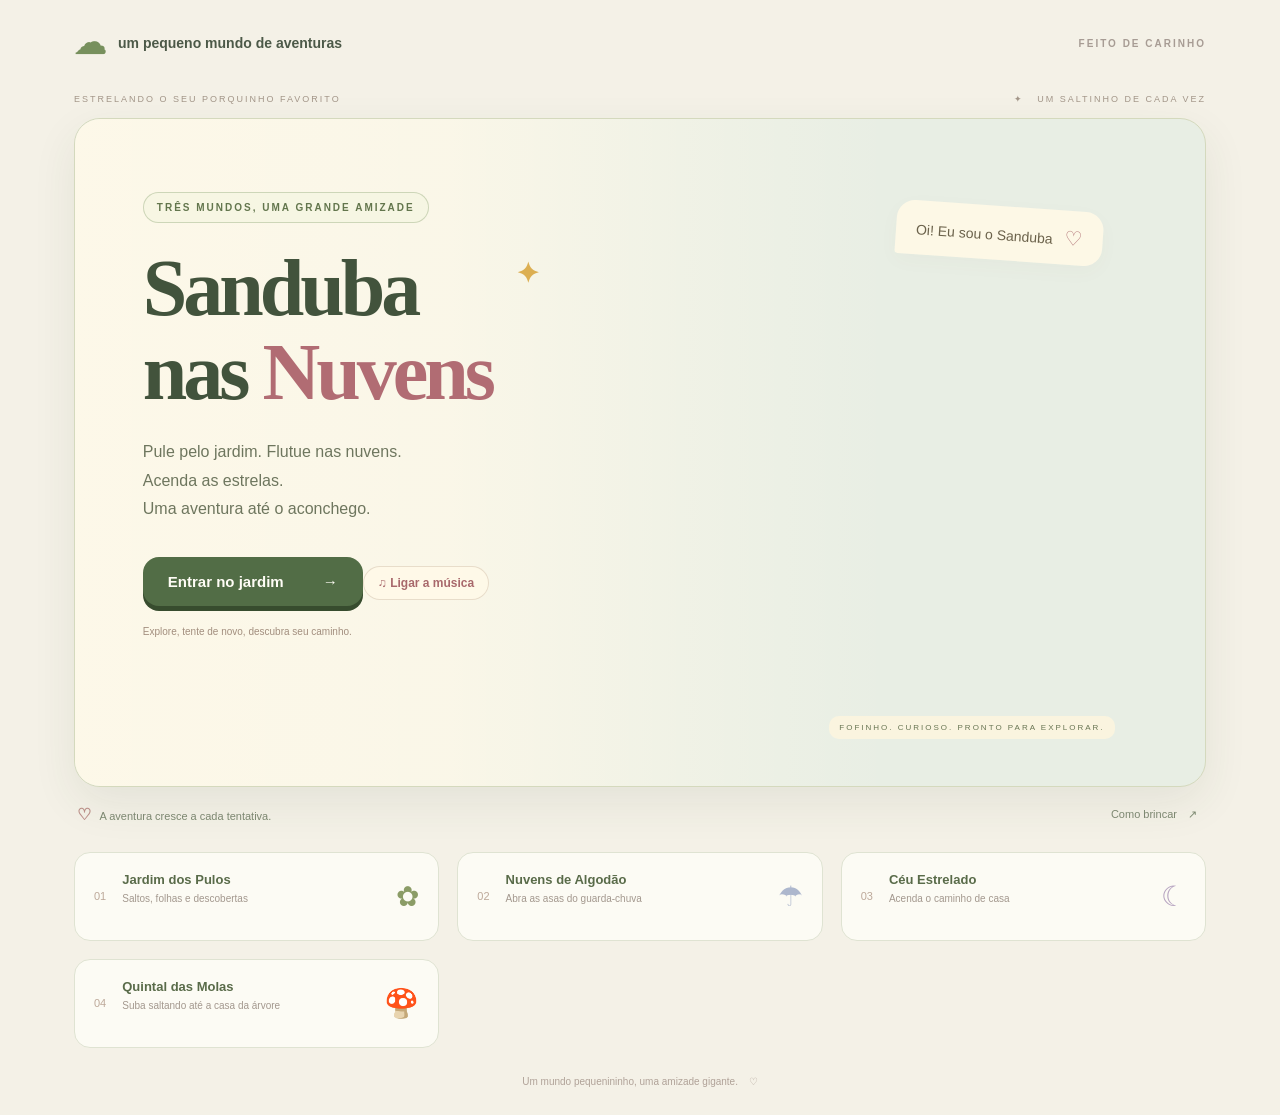
==== commit 4e09ccf7: "✨ feat: Quintal das Molas, a primeira fase vertical Mundo 4, escolhido pelo cartão 04 na tela inicia" ====
--- a/index.html
+++ b/index.html
@@ -22,6 +22,7 @@
  <button id="world-garden"><span class="world-num">01</span><span><strong>Jardim dos Pulos</strong><small>Saltos, folhas e descobertas</small><em class="world-stars" id="stars-0"></em></span><span class="world-art">✿</span></button>
  <button id="world-sky"><span class="world-num">02</span><span><strong>Nuvens de Algodão</strong><small>Abra as asas do guarda-chuva</small><em class="world-stars" id="stars-1"></em></span><span class="world-art">☂</span></button>
  <button id="world-night"><span class="world-num">03</span><span><strong>Céu Estrelado</strong><small>Acenda o caminho de casa</small><em class="world-stars" id="stars-2"></em></span><span class="world-art">☾</span></button>
+ <button id="world-tree"><span class="world-num">04</span><span><strong>Quintal das Molas</strong><small>Suba saltando até a casa da árvore</small><em class="world-stars" id="stars-3"></em></span><span class="world-art">🍄</span></button>
  </div>
  <footer>Um mundo pequenininho, uma amizade gigante. <span>♡</span></footer>
 </main>
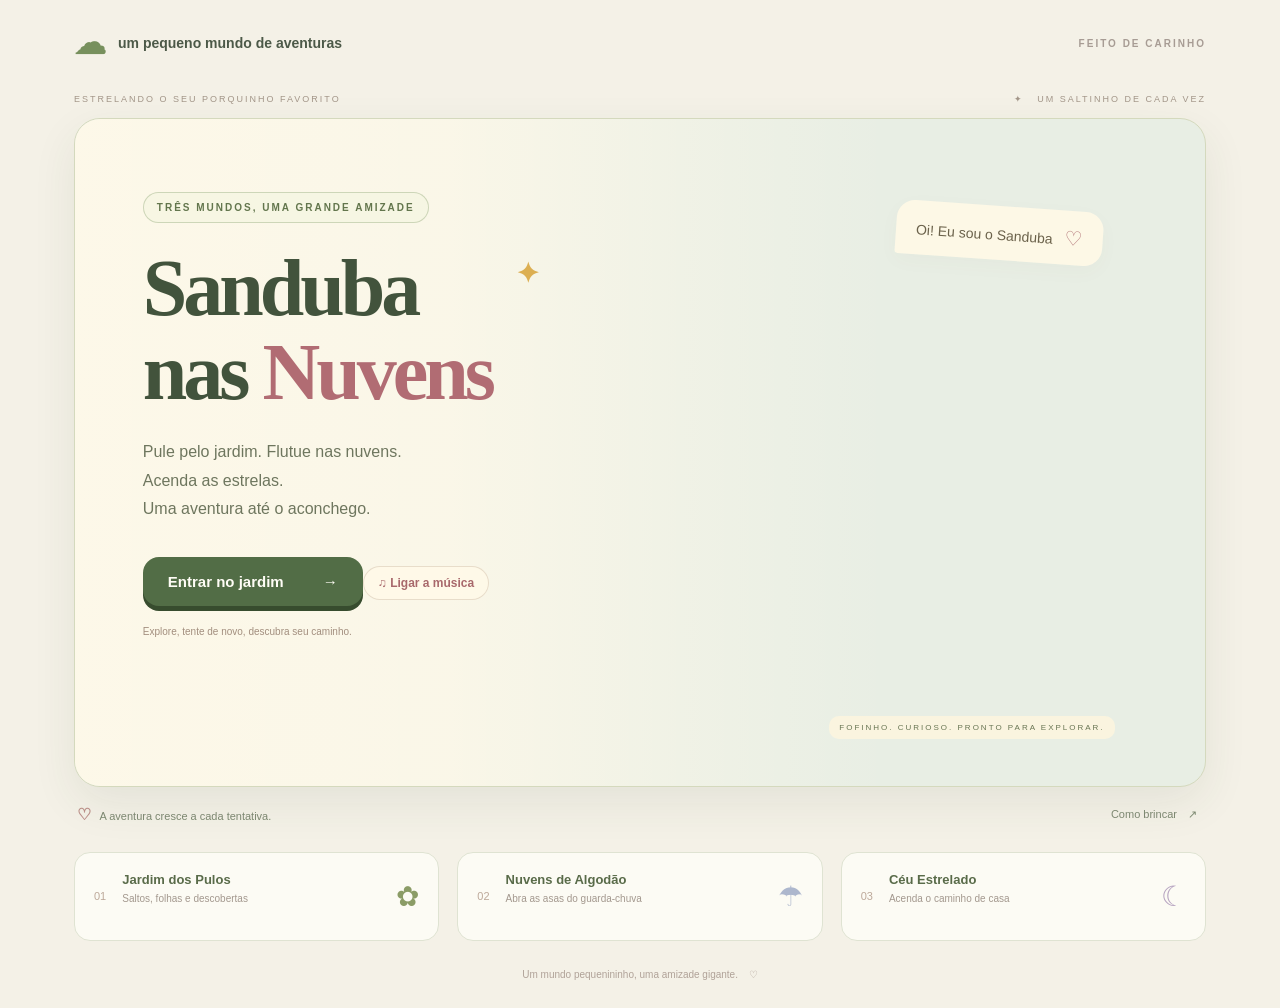
==== commit 20a8e5a3: "revert: remover fase Quintal das Molas" ====
--- a/index.html
+++ b/index.html
@@ -22,7 +22,6 @@
  <button id="world-garden"><span class="world-num">01</span><span><strong>Jardim dos Pulos</strong><small>Saltos, folhas e descobertas</small><em class="world-stars" id="stars-0"></em></span><span class="world-art">✿</span></button>
  <button id="world-sky"><span class="world-num">02</span><span><strong>Nuvens de Algodão</strong><small>Abra as asas do guarda-chuva</small><em class="world-stars" id="stars-1"></em></span><span class="world-art">☂</span></button>
  <button id="world-night"><span class="world-num">03</span><span><strong>Céu Estrelado</strong><small>Acenda o caminho de casa</small><em class="world-stars" id="stars-2"></em></span><span class="world-art">☾</span></button>
- <button id="world-tree"><span class="world-num">04</span><span><strong>Quintal das Molas</strong><small>Suba saltando até a casa da árvore</small><em class="world-stars" id="stars-3"></em></span><span class="world-art">🍄</span></button>
  </div>
  <footer>Um mundo pequenininho, uma amizade gigante. <span>♡</span></footer>
 </main>
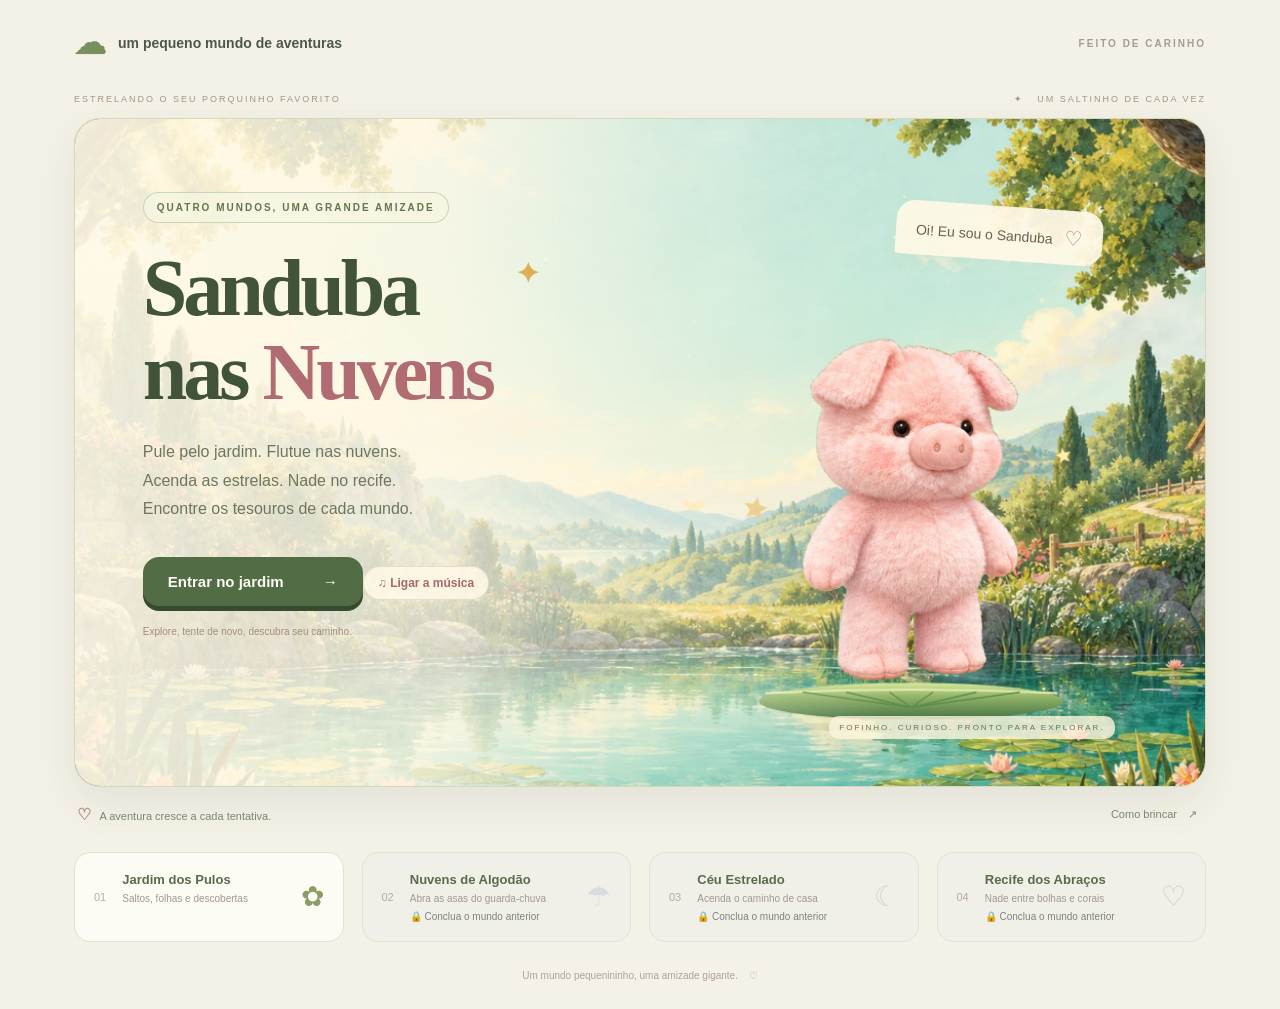
==== commit e8cf1dff: "feat: adiciona Recife dos Abraços e animação de nado" ====
--- a/index.html
+++ b/index.html
@@ -6,14 +6,15 @@
 <main>
  <div class="topline"><span>ESTRELANDO O SEU PORQUINHO FAVORITO</span><span>✦ &nbsp; UM SALTINHO DE CADA VEZ</span></div>
  <div id="play-area"><section class="game" aria-label="Sanduba nas Nuvens">
- <canvas id="world" width="1100" height="650" aria-label="Jogo de plataforma. Use as setas para andar e espaço para pular."></canvas>
+ <canvas id="world" width="1100" height="650" aria-label="Aventura de Sanduba. Use as setas para se mover e espaço para pular ou subir na água."></canvas>
  <div id="home" class="screen home">
-   <div class="intro"><span class="tag">TRÊS MUNDOS, UMA GRANDE AMIZADE</span><h1>Sanduba<br>nas <em>Nuvens</em><span class="title-star">✦</span></h1><p>Pule pelo jardim. Flutue nas nuvens.<br>Acenda as estrelas.<br>Uma aventura até o aconchego.</p><button id="start" class="primary">Entrar no jardim <span>→</span></button><button id="sound-home" class="secondary sound-home">♫ Ligar a música</button><div class="home-hint">Explore, tente de novo, descubra seu caminho.</div></div>
+   <div class="intro"><span class="tag">QUATRO MUNDOS, UMA GRANDE AMIZADE</span><h1>Sanduba<br>nas <em>Nuvens</em><span class="title-star">✦</span></h1><p>Pule pelo jardim. Flutue nas nuvens.<br>Acenda as estrelas. Nade no recife.<br>Encontre os tesouros de cada mundo.</p><button id="start" class="primary">Entrar no jardim <span>→</span></button><button id="sound-home" class="secondary sound-home">♫ Ligar a música</button><div class="home-hint">Explore, tente de novo, descubra seu caminho.</div></div>
    <div class="hello">Oi! Eu sou o Sanduba <span>♡</span></div><span class="hero-caption">FOFINHO. CURIOSO. PRONTO PARA EXPLORAR.</span>
  </div>
- <div id="hud" hidden><div class="level-label"><small id="level-number">MUNDO 01 / 03</small><strong id="level-name"></strong></div><div class="hud-right"><span id="counter" aria-label="Estrelas coletadas">★ 0 / 5</span><span id="bow-status" title="Touquinha escondida" aria-label="Touquinha escondida"><img src="assets/touquinha.svg" alt="" width="28" height="24"></span><button id="sound" aria-label="Ativar som" title="Ativar som">♫</button><button id="fullscreen" aria-label="Tela cheia" title="Tela cheia">⛶</button><button id="pause" aria-label="Pausar" title="Pausar">Ⅱ</button></div><div id="mechanic"></div><div id="progress"><i></i></div></div>
+ <div id="hud" hidden><div class="level-label"><small id="level-number">MUNDO 01 / 04</small><strong id="level-name"></strong></div><div class="hud-right"><span id="counter" aria-label="Colecionáveis coletados">★ 0 / 5</span><span id="item-status" title="Item especial escondido" aria-label="Item especial escondido"></span><button id="sound" aria-label="Ativar som" title="Ativar som">♫</button><button id="fullscreen" aria-label="Tela cheia" title="Tela cheia">⛶</button><button id="pause" aria-label="Pausar" title="Pausar">Ⅱ</button></div><div id="mechanic"></div><div id="progress"><i></i></div></div>
  <div id="modal" class="screen modal" role="dialog" aria-modal="true" aria-labelledby="modal-title" hidden><div class="modal-card"><span id="modal-icon">☁</span><p class="tag" id="modal-tag"></p><h2 id="modal-title"></h2><p id="modal-copy"></p><button class="primary" id="continue"></button><button class="secondary" id="replay" hidden>Explorar esta fase outra vez</button><button class="secondary" id="home-button">Voltar ao início</button></div></div>
  <div id="toast" role="status"></div>
+ <button id="return-item" class="return-item" hidden>↶ Voltar para buscar o item</button>
  </section>
  <div id="touch" hidden><div><button data-key="left" aria-label="Andar para a esquerda">←</button><button data-key="right" aria-label="Andar para a direita">→</button></div><span class="touch-tip" id="touch-tip">TOQUE: SALTO CURTO<br>SEGURE: SALTO ALTO</span><button data-key="jump" class="jump">Pular ↑</button></div>
  </div>
@@ -22,6 +23,7 @@
  <button id="world-garden"><span class="world-num">01</span><span><strong>Jardim dos Pulos</strong><small>Saltos, folhas e descobertas</small><em class="world-stars" id="stars-0"></em></span><span class="world-art">✿</span></button>
  <button id="world-sky"><span class="world-num">02</span><span><strong>Nuvens de Algodão</strong><small>Abra as asas do guarda-chuva</small><em class="world-stars" id="stars-1"></em></span><span class="world-art">☂</span></button>
  <button id="world-night"><span class="world-num">03</span><span><strong>Céu Estrelado</strong><small>Acenda o caminho de casa</small><em class="world-stars" id="stars-2"></em></span><span class="world-art">☾</span></button>
+ <button id="world-ocean"><span class="world-num">04</span><span><strong>Recife dos Abraços</strong><small>Nade entre bolhas e corais</small><em class="world-stars" id="stars-3"></em></span><span class="world-art">♡</span></button>
  </div>
  <footer>Um mundo pequenininho, uma amizade gigante. <span>♡</span></footer>
 </main>
--- a/style.css
+++ b/style.css
@@ -1,9 +1,9 @@
-*{box-sizing:border-box} [hidden]{display:none!important} :root{font-family:ui-rounded,'Trebuchet MS',sans-serif;color:#5a514e;background:#faf7f1} body{margin:0}button{font:inherit;cursor:pointer;border:0;color:inherit}button:focus-visible{outline:3px solid #746db5;outline-offset:5px}.brand{max-width:1180px;margin:24px auto 32px;display:flex;align-items:center;gap:12px;font-size:14px;font-weight:700;padding:0 24px}.brand-icon{font-size:32px;color:#c59683}.edition{margin-left:auto;font-size:10px;letter-spacing:2px;color:#a79c94}main{max-width:1180px;margin:auto;padding:0 24px}.topline{display:flex;justify-content:space-between;font-size:9px;letter-spacing:2px;color:#a39689;margin-bottom:14px}.game{position:relative;overflow:hidden;border-radius:26px;border:1px solid #e9e2d6;box-shadow:0 14px 40px #887e6610;aspect-ratio:1100/650;background:#e8eee4}canvas{display:block;width:100%;height:100%}.screen{position:absolute;inset:0}.intro{position:absolute;left:6.5%;top:12%}.tag{font-size:10px;font-weight:800;letter-spacing:2px;color:#907568}.home .tag{display:inline-block;background:#fff9e8aa;border:1px solid #d9cbb89c;border-radius:30px;padding:9px 13px}h1{position:relative;font-size:clamp(42px,6.5vw,80px);font-weight:900;line-height:1.05;letter-spacing:-4px;margin:23px 0 19px;color:#635147}h1 em{font-style:normal;color:#b47477}.title-star{position:absolute;font-size:28px;color:#dcaf52;top:12px;right:-43px}.intro p{font-size:15px;line-height:1.8;color:#87786c;margin:0 0 28px}.primary{background:#a8686b;color:#fffdf6;border-radius:16px;padding:16px 25px;box-shadow:0 5px 0 #855356;font-size:15px;font-weight:700;transition:transform .15s,background .15s}.primary:hover{background:#965c60;transform:translateY(-2px)}.primary span{margin-left:35px}.home-hint{font-size:10px;margin-top:20px;color:#a28e7e}.hello{position:absolute;right:10%;top:16%;background:#fffef4;padding:15px 20px;border-radius:18px 18px 18px 3px;transform:rotate(4deg);font-size:14px;box-shadow:0 6px 20px #70553908}.hello span{color:#b4797b;font-size:20px;margin-left:8px}.hero-caption{position:absolute;right:12%;bottom:13%;font-size:9px;letter-spacing:2px;color:#a08e77}.under{display:flex;justify-content:space-between;align-items:center;margin:18px 3px 28px;font-size:11px;color:#94867d}.under b{color:#bc8e88;margin-right:6px;font-size:16px}.under button{background:none;font-size:11px}.under button span{margin-left:8px}.worlds{display:grid;grid-template-columns:repeat(3,1fr);gap:18px}.worlds>button{display:flex;align-items:center;gap:16px;padding:19px;border:1px solid #e9e2d9;border-radius:16px;background:#fffdf8}.world-num{font-size:11px;color:#bda99a}.worlds strong{display:block;font-size:13px;font-weight:600}.worlds small{display:block;margin-top:6px;font-size:10px;color:#a3988e}.world-stars{display:block;margin-top:6px;font-size:11px;letter-spacing:2px;color:#c9a35a;font-style:normal;min-height:1em}.world-art{margin-left:auto;font-size:28px;color:#a5b395}.worlds>button:nth-child(2) .world-art{color:#adb7cd}.worlds>button:nth-child(3) .world-art{color:#b6a3c0}footer{text-align:center;font-size:10px;color:#b0a298;margin:28px 0}footer span{margin-left:8px}#hud{position:absolute;top:20px;left:24px;right:24px;display:flex;justify-content:space-between;align-items:start}.level-label{background:#fffcf0ed;border-radius:15px;padding:13px 18px}.level-label small{display:block;font-size:9px;letter-spacing:2px;color:#a3907e}.level-label strong{display:block;font-size:16px;margin-top:5px}.hud-right{display:flex;align-items:center;gap:8px}.hud-right>span,.hud-right>button{background:#fffcf0ee;border-radius:13px;padding:12px;font-size:18px;min-width:42px}.hud-right #counter{color:#b58a3c;font-size:16px;font-weight:bold}.hud-right #bow-status{opacity:.55;color:#b87580}.hud-right #bow-status.found{opacity:1;background:#ffe0e5}#progress{position:absolute;top:72px;left:0;right:0;height:3px;background:#ffffff30}#progress i{display:block;height:100%;background:#bb9280;width:0}.modal{background:#51474745;display:grid;place-items:center;backdrop-filter:blur(6px)}.modal-card{max-height:calc(100% - 20px);overflow:auto;min-height:0;text-align:center;background:#fffaf0;border:1px solid #ffffff;border-radius:28px;padding:32px;max-width:450px;width:85%;box-shadow:0 20px 80px #302b3620}#modal-icon{font-size:42px;color:#d6ad5b}h2{font-size:30px;letter-spacing:-1px;margin:14px 0;color:#705b52}#modal-copy{font-size:14px;line-height:1.8;color:#968171;white-space:pre-line}.modal-card .primary{display:block;width:100%;margin-top:20px}.secondary{display:block;margin:20px auto 0;background:none;font-size:12px;text-decoration:underline;text-underline-offset:4px}.sound-home{display:inline-block;margin:14px 0 0;padding:9px 14px;border-radius:30px;background:#fff9e8d9;border:1px solid #d9cbb89c;color:#a8686b;font-weight:600;text-decoration:none}.sound-home.enabled{color:#4e6740}#toast{position:absolute;left:50%;bottom:25px;transform:translateX(-50%);border-radius:30px;background:#fffaf0ed;padding:12px 20px;font-size:13px;opacity:0;transition:opacity .2s;pointer-events:none;white-space:nowrap}#toast.show{opacity:1}#touch{display:flex;justify-content:space-between;margin:14px 0;touch-action:none;user-select:none}#touch>div{display:flex;gap:12px}#touch button{background:#eee5db;border:1px solid #dfd1c3;border-radius:17px;min-width:68px;height:60px;font-size:26px;touch-action:none;-webkit-user-select:none}#touch .jump{background:#a8686b;color:white;padding:0 26px;font-size:18px}#touch button:active{transform:translateY(2px)}
-@media(max-width:700px){.brand{margin:15px auto 20px;font-size:11px;padding:0 14px}.edition{display:none}main{padding:0 12px}.topline{font-size:7px;letter-spacing:1px}.topline span:last-child{display:none}.game{border-radius:18px;aspect-ratio:4/5}.home .intro{left:8%;top:7%;z-index:1}h1{font-size:48px;letter-spacing:-2.5px;margin:14px 0}.home .tag{font-size:7px;padding:7px 10px}.intro p{font-size:12px;line-height:1.6;margin-bottom:18px}.primary{padding:13px 20px;font-size:13px}.home-hint{font-size:8px;margin-top:13px}.hello{top:auto;bottom:39%;right:7%;font-size:10px;padding:9px 12px}.hero-caption{display:none}.under{font-size:9px;gap:12px;margin-bottom:20px}.under button{font-size:10px;white-space:nowrap}.worlds{gap:7px}.worlds>button{padding:12px 8px;display:block;text-align:center}.world-num{display:none}.worlds strong{font-size:10px}.worlds small{font-size:8px;line-height:1.5}.world-art{display:block;margin-top:10px;font-size:23px}#hud{left:10px;right:10px;top:12px}.level-label{padding:9px 10px}.level-label strong{font-size:11px}.level-label small{font-size:7px}.hud-right{gap:4px}.hud-right>span,.hud-right>button{padding:8px;min-width:30px;font-size:14px}.hud-right #counter{font-size:12px}#bow-status{display:none}#progress{top:57px}.modal-card{padding:22px}h2{font-size:25px}#modal-copy{font-size:12px}#toast{font-size:10px;max-width:95%;white-space:normal;text-align:center;width:max-content}footer{font-size:9px}}
+*{box-sizing:border-box} [hidden]{display:none!important} :root{font-family:ui-rounded,'Trebuchet MS',sans-serif;color:#5a514e;background:#faf7f1} body{margin:0}button{font:inherit;cursor:pointer;border:0;color:inherit}button:focus-visible{outline:3px solid #746db5;outline-offset:5px}.brand{max-width:1180px;margin:24px auto 32px;display:flex;align-items:center;gap:12px;font-size:14px;font-weight:700;padding:0 24px}.brand-icon{font-size:32px;color:#c59683}.edition{margin-left:auto;font-size:10px;letter-spacing:2px;color:#a79c94}main{max-width:1180px;margin:auto;padding:0 24px}.topline{display:flex;justify-content:space-between;font-size:9px;letter-spacing:2px;color:#a39689;margin-bottom:14px}.game{position:relative;overflow:hidden;border-radius:26px;border:1px solid #e9e2d6;box-shadow:0 14px 40px #887e6610;aspect-ratio:1100/650;background:#e8eee4}canvas{display:block;width:100%;height:100%}.screen{position:absolute;inset:0}.intro{position:absolute;left:6.5%;top:12%}.tag{font-size:10px;font-weight:800;letter-spacing:2px;color:#907568}.home .tag{display:inline-block;background:#fff9e8aa;border:1px solid #d9cbb89c;border-radius:30px;padding:9px 13px}h1{position:relative;font-size:clamp(42px,6.5vw,80px);font-weight:900;line-height:1.05;letter-spacing:-4px;margin:23px 0 19px;color:#635147}h1 em{font-style:normal;color:#b47477}.title-star{position:absolute;font-size:28px;color:#dcaf52;top:12px;right:-43px}.intro p{font-size:15px;line-height:1.8;color:#87786c;margin:0 0 28px}.primary{background:#a8686b;color:#fffdf6;border-radius:16px;padding:16px 25px;box-shadow:0 5px 0 #855356;font-size:15px;font-weight:700;transition:transform .15s,background .15s}.primary:hover{background:#965c60;transform:translateY(-2px)}.primary span{margin-left:35px}.home-hint{font-size:10px;margin-top:20px;color:#a28e7e}.hello{position:absolute;right:10%;top:16%;background:#fffef4;padding:15px 20px;border-radius:18px 18px 18px 3px;transform:rotate(4deg);font-size:14px;box-shadow:0 6px 20px #70553908}.hello span{color:#b4797b;font-size:20px;margin-left:8px}.hero-caption{position:absolute;right:12%;bottom:13%;font-size:9px;letter-spacing:2px;color:#a08e77}.under{display:flex;justify-content:space-between;align-items:center;margin:18px 3px 28px;font-size:11px;color:#94867d}.under b{color:#bc8e88;margin-right:6px;font-size:16px}.under button{background:none;font-size:11px}.under button span{margin-left:8px}.worlds{display:grid;grid-template-columns:repeat(4,1fr);gap:18px}.worlds>button{display:flex;align-items:center;gap:16px;padding:19px;border:1px solid #e9e2d9;border-radius:16px;background:#fffdf8}.world-num{font-size:11px;color:#bda99a}.worlds strong{display:block;font-size:13px;font-weight:600}.worlds small{display:block;margin-top:6px;font-size:10px;color:#a3988e}.world-stars{display:block;margin-top:6px;font-size:11px;letter-spacing:2px;color:#c9a35a;font-style:normal;min-height:1em}.world-art{margin-left:auto;font-size:28px;color:#a5b395}.worlds>button:nth-child(2) .world-art{color:#adb7cd}.worlds>button:nth-child(3) .world-art{color:#b6a3c0}footer{text-align:center;font-size:10px;color:#b0a298;margin:28px 0}footer span{margin-left:8px}#hud{position:absolute;top:20px;left:24px;right:24px;display:flex;justify-content:space-between;align-items:start}.level-label{background:#fffcf0ed;border-radius:15px;padding:13px 18px}.level-label small{display:block;font-size:9px;letter-spacing:2px;color:#a3907e}.level-label strong{display:block;font-size:16px;margin-top:5px}.hud-right{display:flex;align-items:center;gap:8px}.hud-right>span,.hud-right>button{background:#fffcf0ee;border-radius:13px;padding:12px;font-size:18px;min-width:42px}.hud-right #counter{color:#b58a3c;font-size:16px;font-weight:bold}.hud-right #item-status{opacity:.55;color:#b87580}.hud-right #item-status.found{opacity:1;background:#ffe0e5}#progress{position:absolute;top:72px;left:0;right:0;height:3px;background:#ffffff30}#progress i{display:block;height:100%;background:#bb9280;width:0}.modal{background:#51474745;display:grid;place-items:center;backdrop-filter:blur(6px)}.modal-card{max-height:calc(100% - 20px);overflow:auto;min-height:0;text-align:center;background:#fffaf0;border:1px solid #ffffff;border-radius:28px;padding:32px;max-width:450px;width:85%;box-shadow:0 20px 80px #302b3620}#modal-icon{font-size:42px;color:#d6ad5b}h2{font-size:30px;letter-spacing:-1px;margin:14px 0;color:#705b52}#modal-copy{font-size:14px;line-height:1.8;color:#968171;white-space:pre-line}.modal-card .primary{display:block;width:100%;margin-top:20px}.secondary{display:block;margin:20px auto 0;background:none;font-size:12px;text-decoration:underline;text-underline-offset:4px}.sound-home{display:inline-block;margin:14px 0 0;padding:9px 14px;border-radius:30px;background:#fff9e8d9;border:1px solid #d9cbb89c;color:#a8686b;font-weight:600;text-decoration:none}.sound-home.enabled{color:#4e6740}#toast{position:absolute;left:50%;bottom:25px;transform:translateX(-50%);border-radius:30px;background:#fffaf0ed;padding:12px 20px;font-size:13px;opacity:0;transition:opacity .2s;pointer-events:none;white-space:nowrap}#toast.show{opacity:1}#touch{display:flex;justify-content:space-between;margin:14px 0;touch-action:none;user-select:none}#touch>div{display:flex;gap:12px}#touch button{background:#eee5db;border:1px solid #dfd1c3;border-radius:17px;min-width:68px;height:60px;font-size:26px;touch-action:none;-webkit-user-select:none}#touch .jump{background:#a8686b;color:white;padding:0 26px;font-size:18px}#touch button:active{transform:translateY(2px)}
+@media(max-width:700px){.brand{margin:15px auto 20px;font-size:11px;padding:0 14px}.edition{display:none}main{padding:0 12px}.topline{font-size:7px;letter-spacing:1px}.topline span:last-child{display:none}.game{border-radius:18px;aspect-ratio:4/5}.home .intro{left:8%;top:7%;z-index:1}h1{font-size:48px;letter-spacing:-2.5px;margin:14px 0}.home .tag{font-size:7px;padding:7px 10px}.intro p{font-size:12px;line-height:1.6;margin-bottom:18px}.primary{padding:13px 20px;font-size:13px}.home-hint{font-size:8px;margin-top:13px}.hello{top:auto;bottom:39%;right:7%;font-size:10px;padding:9px 12px}.hero-caption{display:none}.under{font-size:9px;gap:12px;margin-bottom:20px}.under button{font-size:10px;white-space:nowrap}.worlds{gap:7px}.worlds>button{padding:12px 8px;display:block;text-align:center}.world-num{display:none}.worlds strong{font-size:10px}.worlds small{font-size:8px;line-height:1.5}.world-art{display:block;margin-top:10px;font-size:23px}#hud{left:10px;right:10px;top:12px}.level-label{padding:9px 10px}.level-label strong{font-size:11px}.level-label small{font-size:7px}.hud-right{gap:4px}.hud-right>span,.hud-right>button{padding:8px;min-width:30px;font-size:14px}.hud-right #counter{font-size:12px}#item-status{display:none}#progress{top:57px}.modal-card{padding:22px}h2{font-size:25px}#modal-copy{font-size:12px}#toast{font-size:10px;max-width:95%;white-space:normal;text-align:center;width:max-content}footer{font-size:9px}}
 @media(max-height:550px) and (orientation:landscape){.brand,.topline,.worlds,.under,footer{display:none}main{max-width:850px}.game{height:calc(100dvh - 85px);aspect-ratio:auto}#touch{margin:6px 0}#touch button{height:60px}.intro{top:5%}h1{font-size:40px;margin:12px 0}.intro p{font-size:11px;margin-bottom:12px}.home-hint{display:none}}
 /* Second edition: storybook garden and an unobstructed play area. */
-:root{background:#f4f1e7;color:#4c5948}.brand-icon{color:#77905d}.game{border-color:#d4d9bd;box-shadow:0 16px 45px #35442c15}.home:before{content:"";position:absolute;inset:0;background:linear-gradient(90deg,#fff9e9e8 0%,#fff9e9c9 33%,#fff9e94a 57%,transparent 72%)}.intro{top:11%;left:6%}.home .tag{color:#63764d;background:#f5f5e2cc;border-color:#a7b99085}h1{color:#42533c;font-family:Georgia,'Times New Roman',serif;font-weight:700;letter-spacing:-4px;line-height:1.04;margin:24px 0}h1 em{color:#b16c73}.intro p{color:#6e765e;font-size:16px}.primary{background:#526d46;box-shadow:0 5px 0 #374c2e}.primary:hover{background:#425e37}.primary:disabled{cursor:wait;opacity:.65}.hello{background:#fff9e7ee;right:9%;top:13%;color:#6b624b}.hero-caption{bottom:7%;right:8%;background:#fff7dfc9;padding:7px 10px;border-radius:10px;color:#687553;font-size:8px}.level-label{background:#fff9e8ed;box-shadow:0 4px 15px #3046210f}.level-label small{color:#788465}.level-label strong{color:#4c6442}.hud-right>button{font-size:16px}.hud-right .enabled{background:#e3cfa7}.hud-right #bow-status{font-size:17px}.hud-right #fullscreen{font-size:20px}.modal-card{background:#fff9e9}.modal-card h2{color:#4e6740}.modal-card .tag{color:#8d986b}#progress{background:#f5efd1a6;height:5px;border-radius:8px}#progress i{background:#698452;border-radius:8px}#touch{margin:12px 0 0}#touch .jump{background:#526d46}#touch button{background:#e4e6d4;border-color:#cdd5b7;color:#4d633f;box-shadow:0 3px 0 #b4bfa2}#touch .jump{color:#fffbe8;box-shadow:0 3px 0 #344d2c}.touch-tip{align-self:center;text-align:center;font-size:8px;line-height:1.7;letter-spacing:1.5px;color:#89917a}.playing .worlds,.playing footer{display:none}.playing .under{margin-bottom:15px}.worlds>button{background:#fcfbf4;border-color:#dfe3d2}.worlds strong{color:#596b49}.world-art{color:#8b9c66}.under{color:#7e8972}.under button:disabled{opacity:.4}#toast{background:#fffbeaef;color:#5a6848;box-shadow:0 3px 18px #263e2418;bottom:17px}#play-area:fullscreen{background:#263b2e;display:flex;flex-direction:column;justify-content:center;padding:12px}#play-area:fullscreen .game{width:100%;flex:1;min-height:0;aspect-ratio:auto}#play-area:fullscreen #touch{flex-shrink:0}#play-area:fullscreen .touch-tip{color:#d4dabc}
-@media(max-width:700px){.home:before{background:linear-gradient(180deg,#fff9e9ee 0%,#fff9e9bd 38%,#fff9e92a 65%,transparent 100%)}.intro{left:7%;top:7%}h1{font-size:48px;letter-spacing:-2.4px;margin:16px 0}.intro p{font-size:12px;line-height:1.6}.hello{bottom:37%;top:auto;right:5%;font-size:9px}.hud-right #bow-status{display:block;font-size:12px;padding:8px 4px;min-width:20px}.hud-right #fullscreen{display:none}.level-label strong{font-size:10px}.level-label small{font-size:6.5px;letter-spacing:1px}.hud-right #counter{padding:9px 7px;font-size:11px}.touch-tip{font-size:6px;letter-spacing:.7px}#touch button{min-width:58px;height:60px}#touch>div{gap:9px}#touch .jump{padding:0 18px}.worlds>button{padding:13px 6px}.worlds small{font-size:8px}}
+:root{background:#f4f1e7;color:#4c5948}.brand-icon{color:#77905d}.game{border-color:#d4d9bd;box-shadow:0 16px 45px #35442c15}.home:before{content:"";position:absolute;inset:0;background:linear-gradient(90deg,#fff9e9e8 0%,#fff9e9c9 33%,#fff9e94a 57%,transparent 72%)}.intro{top:11%;left:6%}.home .tag{color:#63764d;background:#f5f5e2cc;border-color:#a7b99085}h1{color:#42533c;font-family:Georgia,'Times New Roman',serif;font-weight:700;letter-spacing:-4px;line-height:1.04;margin:24px 0}h1 em{color:#b16c73}.intro p{color:#6e765e;font-size:16px}.primary{background:#526d46;box-shadow:0 5px 0 #374c2e}.primary:hover{background:#425e37}.primary:disabled{cursor:wait;opacity:.65}.hello{background:#fff9e7ee;right:9%;top:13%;color:#6b624b}.hero-caption{bottom:7%;right:8%;background:#fff7dfc9;padding:7px 10px;border-radius:10px;color:#687553;font-size:8px}.level-label{background:#fff9e8ed;box-shadow:0 4px 15px #3046210f}.level-label small{color:#788465}.level-label strong{color:#4c6442}.hud-right>button{font-size:16px}.hud-right .enabled{background:#e3cfa7}.hud-right #item-status{font-size:17px}.hud-right #fullscreen{font-size:20px}.modal-card{background:#fff9e9}.modal-card h2{color:#4e6740}.modal-card .tag{color:#8d986b}#progress{background:#f5efd1a6;height:5px;border-radius:8px}#progress i{background:#698452;border-radius:8px}#touch{margin:12px 0 0}#touch .jump{background:#526d46}#touch button{background:#e4e6d4;border-color:#cdd5b7;color:#4d633f;box-shadow:0 3px 0 #b4bfa2}#touch .jump{color:#fffbe8;box-shadow:0 3px 0 #344d2c}.touch-tip{align-self:center;text-align:center;font-size:8px;line-height:1.7;letter-spacing:1.5px;color:#89917a}.playing .worlds,.playing footer{display:none}.playing .under{margin-bottom:15px}.worlds>button{background:#fcfbf4;border-color:#dfe3d2}.worlds strong{color:#596b49}.world-art{color:#8b9c66}.under{color:#7e8972}.under button:disabled{opacity:.4}#toast{background:#fffbeaef;color:#5a6848;box-shadow:0 3px 18px #263e2418;bottom:17px}#play-area:fullscreen{background:#263b2e;display:flex;flex-direction:column;justify-content:center;padding:12px}#play-area:fullscreen .game{width:100%;flex:1;min-height:0;aspect-ratio:auto}#play-area:fullscreen #touch{flex-shrink:0}#play-area:fullscreen .touch-tip{color:#d4dabc}
+@media(max-width:700px){.home:before{background:linear-gradient(180deg,#fff9e9ee 0%,#fff9e9bd 38%,#fff9e92a 65%,transparent 100%)}.intro{left:7%;top:7%}h1{font-size:48px;letter-spacing:-2.4px;margin:16px 0}.intro p{font-size:12px;line-height:1.6}.hello{bottom:37%;top:auto;right:5%;font-size:9px}.hud-right #item-status{display:block;font-size:12px;padding:8px 4px;min-width:20px}.hud-right #fullscreen{display:none}.level-label strong{font-size:10px}.level-label small{font-size:6.5px;letter-spacing:1px}.hud-right #counter{padding:9px 7px;font-size:11px}.touch-tip{font-size:6px;letter-spacing:.7px}#touch button{min-width:58px;height:60px}#touch>div{gap:9px}#touch .jump{padding:0 18px}.worlds>button{padding:13px 6px}.worlds small{font-size:8px}}
 @media(max-height:550px) and (orientation:landscape){#play-area{height:100dvh;padding:5px 0;display:flex;flex-direction:column}.game{flex:1;height:auto;min-height:0}#touch{flex-shrink:0;margin:7px 0 3px}#touch button{height:54px}.home .intro{top:6%;left:5%}.home .tag{font-size:7px;padding:5px 9px}h1{font-size:40px;margin:10px 0}.intro p{font-size:11px;line-height:1.4;margin-bottom:12px}.home .primary{padding:10px 20px}.hello{top:8%;bottom:auto;right:8%;font-size:10px}.hero-caption{display:none}.hud-right #fullscreen{display:inline-block}.level-label strong{font-size:12px}.level-label small{font-size:7px}#hud{top:10px}.level-label{padding:9px 12px}#progress{top:56px}}
 
 @media(max-width:700px) and (orientation:portrait){.home .hello,.home-hint{display:none}}
@@ -13,4 +13,10 @@
 body[data-world="2"] .level-label strong{color:#786095}body[data-world="3"] .level-label strong{color:#595d91}
 @media(max-width:700px){.worlds>button{text-align:center}#mechanic{top:65px;font-size:9px;max-width:95%}.home .tag{font-size:6px;letter-spacing:1px}}
 
-#bow-status img{display:block;object-fit:contain;opacity:.4;filter:grayscale(.5)}#bow-status.found img{opacity:1;filter:none}
+
+
+.worlds>button.locked{background:#f0f0e9;color:#8f928d;cursor:pointer}.worlds>button.locked .world-art{opacity:.35}.worlds>button.locked:hover{transform:none;box-shadow:none}.worlds>button.locked .world-stars:empty:after{content:"🔒 Conclua o mundo anterior";color:#7f837d;font-size:10px;letter-spacing:0}#item-status{font-family:Georgia,serif;text-align:center;color:#9b9ca4}#item-status.found{color:#bd777e;background:#ffefcf}body[data-world="4"] .level-label strong{color:#22758b}body[data-world="4"] #mechanic{color:#225d73}body[data-world="4"] #touch .jump{background:#287c90;box-shadow:0 3px 0 #17556a}
+@media(max-width:700px){.worlds{grid-template-columns:repeat(2,1fr)}.worlds>button{min-height:100px}.worlds>button.locked .world-stars:empty:after{font-size:8px}#item-status{display:block!important;font-size:15px;min-width:26px;padding:7px 4px}}
+.return-item{position:absolute;z-index:3;left:50%;bottom:72px;transform:translateX(-50%);max-width:90%;padding:10px 16px;border-radius:20px;background:#fff9e8;color:#526d46;box-shadow:0 4px 14px #263e242b;font-size:12px;font-weight:700;white-space:normal;text-align:center}
+.return-item:hover{background:#fff1cd}
+@media(max-width:700px){.return-item{bottom:66px;font-size:10px;padding:8px 12px}}
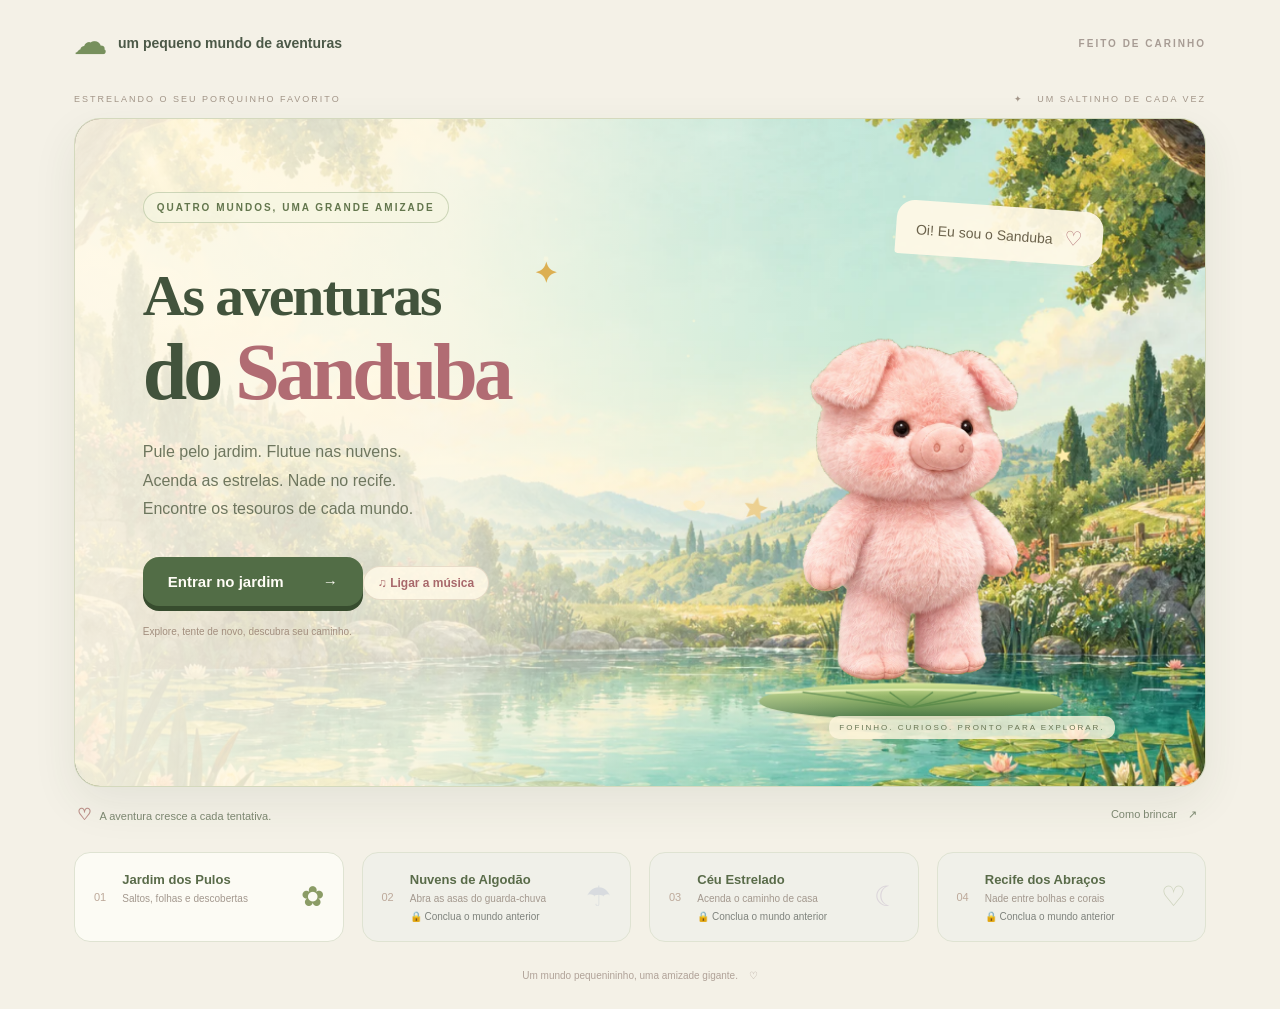
==== commit 53e03330: "chore: renomeia título visível para As aventuras do Sanduba" ====
--- a/index.html
+++ b/index.html
@@ -1,14 +1,14 @@
 <!doctype html>
 <html lang="pt-BR">
-<head><meta charset="utf-8"><meta name="viewport" content="width=device-width,initial-scale=1,viewport-fit=cover"><meta name="theme-color" content="#faf5ed"><title>Sanduba nas Nuvens</title><link rel="icon" type="image/x-icon" href="favicon.ico"><link rel="stylesheet" href="style.css"></head>
+<head><meta charset="utf-8"><meta name="viewport" content="width=device-width,initial-scale=1,viewport-fit=cover"><meta name="theme-color" content="#faf5ed"><title>As aventuras do Sanduba</title><link rel="icon" type="image/x-icon" href="favicon.ico"><link rel="stylesheet" href="style.css"></head>
 <body>
 <header class="brand"><span class="brand-icon">☁</span> um pequeno mundo de aventuras <span class="edition">FEITO DE CARINHO</span></header>
 <main>
  <div class="topline"><span>ESTRELANDO O SEU PORQUINHO FAVORITO</span><span>✦ &nbsp; UM SALTINHO DE CADA VEZ</span></div>
- <div id="play-area"><section class="game" aria-label="Sanduba nas Nuvens">
+ <div id="play-area"><section class="game" aria-label="As aventuras do Sanduba">
  <canvas id="world" width="1100" height="650" aria-label="Aventura de Sanduba. Use as setas para se mover e espaço para pular ou subir na água."></canvas>
  <div id="home" class="screen home">
-   <div class="intro"><span class="tag">QUATRO MUNDOS, UMA GRANDE AMIZADE</span><h1>Sanduba<br>nas <em>Nuvens</em><span class="title-star">✦</span></h1><p>Pule pelo jardim. Flutue nas nuvens.<br>Acenda as estrelas. Nade no recife.<br>Encontre os tesouros de cada mundo.</p><button id="start" class="primary">Entrar no jardim <span>→</span></button><button id="sound-home" class="secondary sound-home">♫ Ligar a música</button><div class="home-hint">Explore, tente de novo, descubra seu caminho.</div></div>
+   <div class="intro"><span class="tag">QUATRO MUNDOS, UMA GRANDE AMIZADE</span><h1><span class="title-lead">As aventuras</span><br>do <em>Sanduba</em><span class="title-star">✦</span></h1><p>Pule pelo jardim. Flutue nas nuvens.<br>Acenda as estrelas. Nade no recife.<br>Encontre os tesouros de cada mundo.</p><button id="start" class="primary">Entrar no jardim <span>→</span></button><button id="sound-home" class="secondary sound-home">♫ Ligar a música</button><div class="home-hint">Explore, tente de novo, descubra seu caminho.</div></div>
    <div class="hello">Oi! Eu sou o Sanduba <span>♡</span></div><span class="hero-caption">FOFINHO. CURIOSO. PRONTO PARA EXPLORAR.</span>
  </div>
  <div id="hud" hidden><div class="level-label"><small id="level-number">MUNDO 01 / 04</small><strong id="level-name"></strong></div><div class="hud-right"><span id="counter" aria-label="Colecionáveis coletados">★ 0 / 5</span><span id="item-status" title="Item especial escondido" aria-label="Item especial escondido"></span><button id="sound" aria-label="Ativar som" title="Ativar som">♫</button><button id="fullscreen" aria-label="Tela cheia" title="Tela cheia">⛶</button><button id="pause" aria-label="Pausar" title="Pausar">Ⅱ</button></div><div id="mechanic"></div><div id="progress"><i></i></div></div>
--- a/style.css
+++ b/style.css
@@ -20,3 +20,4 @@
 .return-item{position:absolute;z-index:3;left:50%;bottom:72px;transform:translateX(-50%);max-width:90%;padding:10px 16px;border-radius:20px;background:#fff9e8;color:#526d46;box-shadow:0 4px 14px #263e242b;font-size:12px;font-weight:700;white-space:normal;text-align:center}
 .return-item:hover{background:#fff1cd}
 @media(max-width:700px){.return-item{bottom:66px;font-size:10px;padding:8px 12px}}
+.title-lead{font-size:.72em;letter-spacing:-2px}
